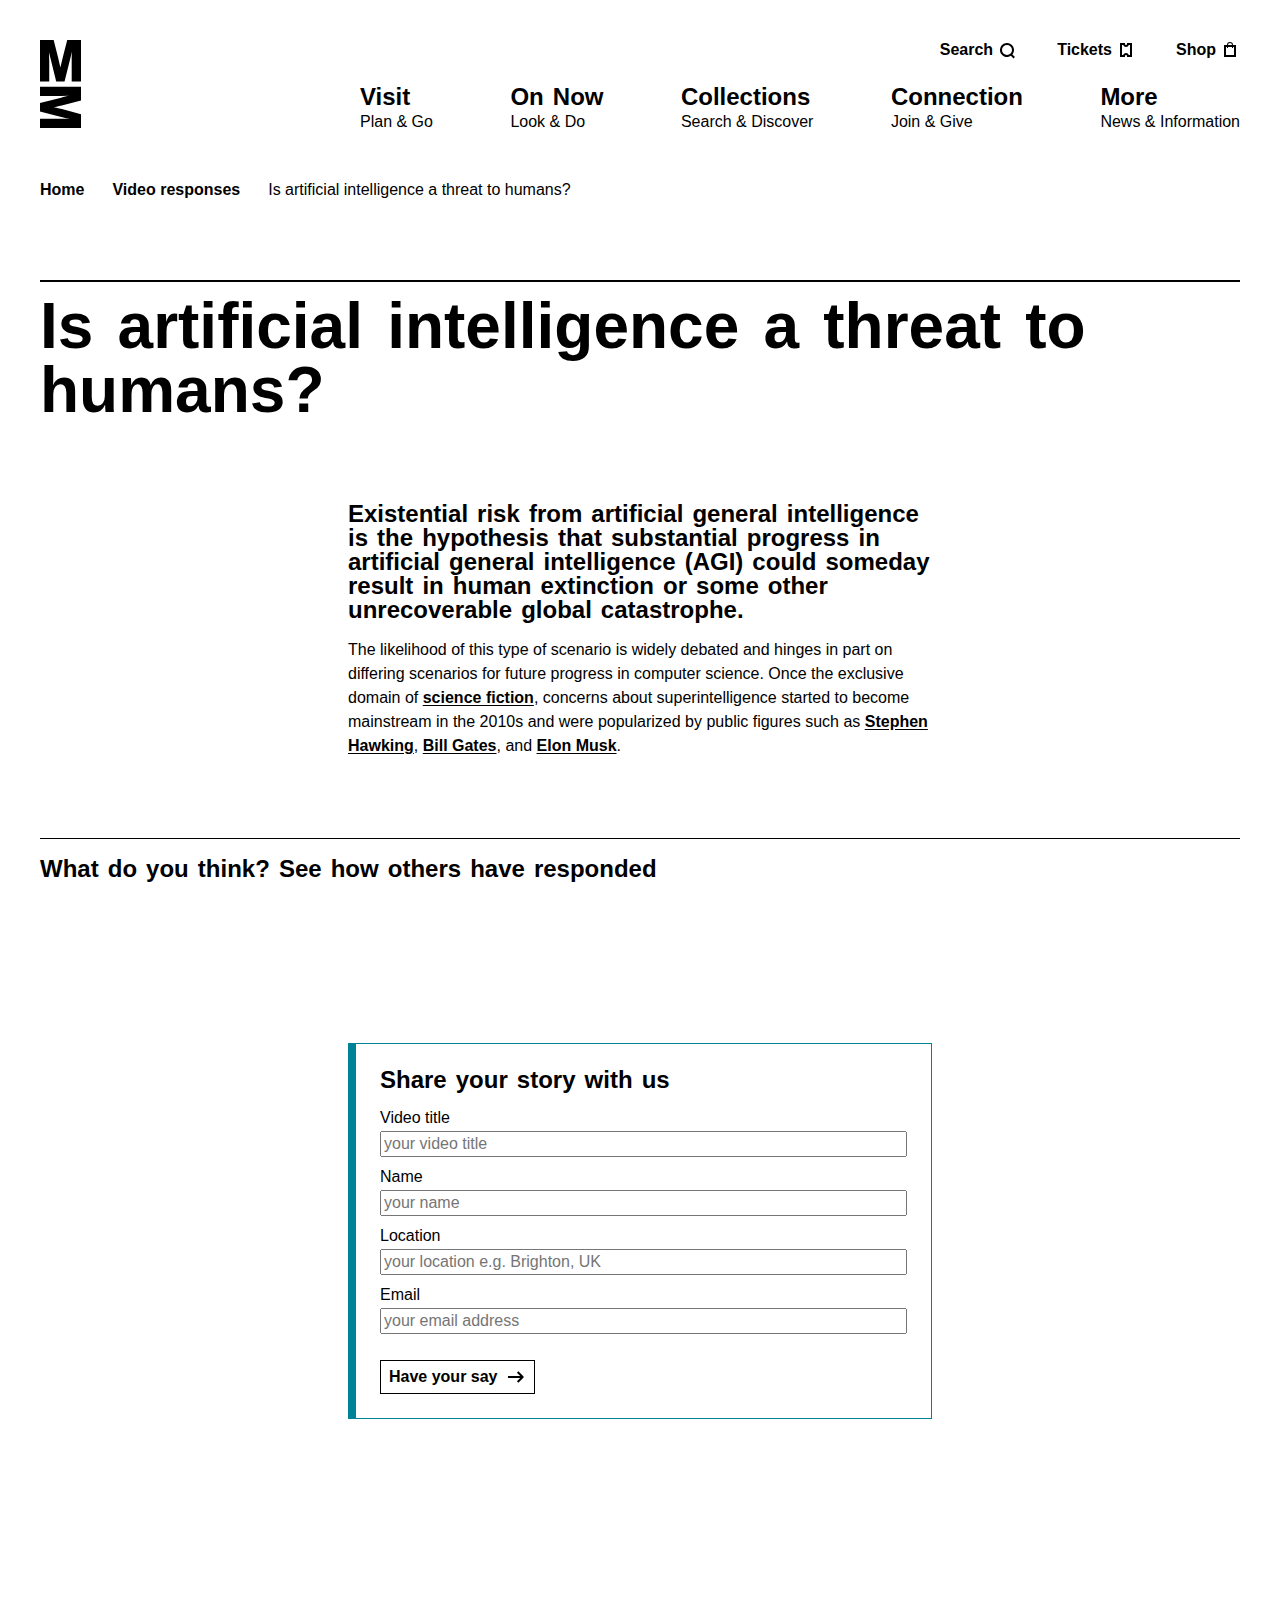
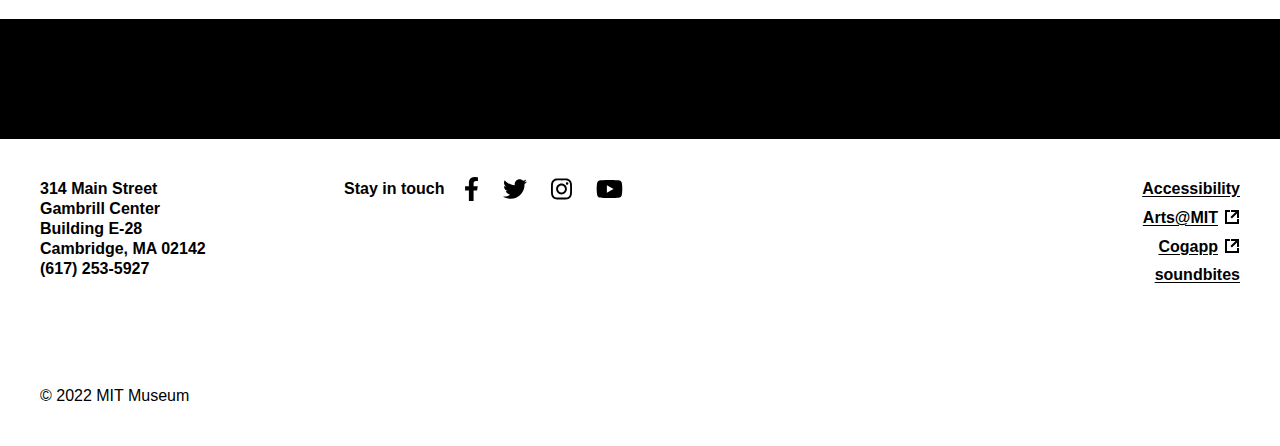
==== topic-1.html @ 17425d2e "Add content" ====
<!DOCTYPE html>
<html style="--app-height: 884px; --scrollbar-width: 15px" lang="en">
  <head>
    <meta http-equiv="content-type" content="text/html; charset=UTF-8" />
    <meta name="viewport" content="width=device-width" />
    <meta charset="utf-8" />
    <title>
      🚧 MIT Museum | Is artificial intelligence a threat to humans?
    </title>
    <meta name="referrer" content="no-referrer-when-downgrade" />
    <meta name="robots" content="none" />
    <meta property="og:locale" content="en_US" />
    <meta property="og:site_name" content="MIT Museum" />
    <meta property="og:type" content="website" />
    <meta
      property="og:url"
      content="https://mit-museum-frontend-git-develop-mit-museum.vercel.app/is-artificial-intelligence-a-threat-to-humans"
    />
    <meta
      property="og:title"
      content="Is artificial intelligence a threat to humans?"
    />
    <meta name="twitter:card" content="summary_large_image" />
    <meta name="twitter:site" content="@mitmuseum" />
    <meta name="twitter:creator" content="@mitmuseum" />
    <meta
      name="twitter:title"
      content="Is artificial intelligence a threat to humans?"
    />
    <link
      href="https://mit-museum-frontend-git-develop-mit-museum.vercel.app/is-artificial-intelligence-a-threat-to-humans"
      rel="canonical"
    />
    <link
      href="https://mit-museum-frontend-git-develop-mit-museum.vercel.app/"
      rel="home"
    />
    <link
      href="https://mit-museum-frontend-git-develop-mit-museum.vercel.app/humans.txt"
      rel="author"
      type="text/plain"
    />
    <script type="application/ld+json">
      {
        "mainEntityOfPage": {
          "@context": "http://schema.org",
          "@type": "WebPage",
          "author": { "@id": "#identity" },
          "copyrightHolder": { "@id": "#identity" },
          "copyrightYear": "2021",
          "creator": { "@id": "#creator" },
          "dateModified": "2022-01-12T05:30:17-05:00",
          "datePublished": "2021-12-10T06:31:00-05:00",
          "headline": "Is artificial intelligence a threat to humans?",
          "inLanguage": "en-us",
          "mainEntityOfPage": "https://mit-museum-frontend-git-develop-mit-museum.vercel.app/is-artificial-intelligence-a-threat-to-humans",
          "name": "Is artificial intelligence a threat to humans?",
          "publisher": { "@id": "#creator" },
          "url": "https://mit-museum-frontend-git-develop-mit-museum.vercel.app/is-artificial-intelligence-a-threat-to-humans"
        },
        "identity": {
          "@context": "http://schema.org",
          "@id": "#identity",
          "@type": "Organization"
        },
        "creator": {
          "@context": "http://schema.org",
          "@id": "#creator",
          "@type": "Organization"
        },
        "breadcrumbList": {
          "@context": "http://schema.org",
          "@type": "BreadcrumbList",
          "description": "Breadcrumbs list",
          "itemListElement": [
            {
              "@type": "ListItem",
              "item": "https://mit-museum-frontend-git-develop-mit-museum.vercel.app",
              "name": "Homepage",
              "position": 1
            },
            {
              "@type": "ListItem",
              "item": "https://mit-museum-frontend-git-develop-mit-museum.vercel.app/is-artificial-intelligence-a-threat-to-humans",
              "name": "Is artificial intelligence a threat to humans?",
              "position": 2
            }
          ],
          "name": "Breadcrumbs"
        }
      }
    </script>
    <link
      rel="icon"
      href="https://mit-museum-frontend-git-develop-mit-museum.vercel.app/favicon.ico"
    />
    <meta name="next-head-count" content="19" />
    <link rel="preload" href="mockup_files/a5b032bc4e9ca8b1.css" as="style" />
    <link
      rel="stylesheet"
      href="mockup_files/a5b032bc4e9ca8b1.css"
      data-n-g=""
    />
    <link rel="preload" href="mockup_files/67b65390de8e1bf9.css" as="style" />
    <link
      rel="stylesheet"
      href="mockup_files/67b65390de8e1bf9.css"
      data-n-p=""
    />
    <link rel="preload" href="mockup_files/3603ed7450027c3c.css" as="style" />
    <link
      rel="stylesheet"
      href="mockup_files/3603ed7450027c3c.css"
      data-n-p=""
    />
    <noscript data-n-css=""></noscript>
    <!-- <script
      defer="defer"
      nomodule=""
      src="mockup_files/polyfills-5cd94c89d3acac5f.js"
    ></script>
    <script
      src="mockup_files/webpack-742e6c5a8e0bc7bc.js"
      defer="defer"
    ></script>
    <script
      src="mockup_files/framework-5cfa0111fbb5aac2.js"
      defer="defer"
    ></script>
    <script src="mockup_files/main-84897df02a23253b.js" defer="defer"></script>
    <script src="mockup_files/_app-49a6e85eaff89251.js" defer="defer"></script>
    <script src="mockup_files/164-c21760d52be810f0.js" defer="defer"></script>
    <script src="mockup_files/525-9ac6c5f4d2ee593e.js" defer="defer"></script>
    <script src="mockup_files/335-cdc0c11e293b6972.js" defer="defer"></script>
    <script src="mockup_files/628-eeeb72f5f3170c95.js" defer="defer"></script>
    <script src="mockup_files/a.js" defer="defer"></script>
    <script src="mockup_files/_buildManifest.js" defer="defer"></script>
    <script src="mockup_files/_ssgManifest.js" defer="defer"></script>
    <script src="mockup_files/_middlewareManifest.js" defer="defer"></script>
    <link
      as="script"
      rel="prefetch"
      href="https://mit-museum-frontend-git-develop-mit-museum.vercel.app/_next/static/chunks/pages/index-b7b3911f543321c6.js"
    /> -->
    <script
      src="https://cameratag.com/api/v14/js/cameratag.min.js"
      type="text/javascript"
    ></script>
    <link
      rel="stylesheet"
      href="https://cameratag.com/static/14/cameratag.css"
    />
    <script>
      async function getAssets(app_uuid, api_key) {
        let response = await fetch(
          `https://cameratag.com/api/v14/apps/${app_uuid}/assets.json?api_key=${api_key}&state=approved` // need auth to get metadata
        );
        let data = await response.json();
        return data;
      }

      function showAssets(assets) {
        const assetsDiv = document.querySelector("#videowall");
        assetsDiv.className = "videowall";
        assets.forEach((asset) => {
          const assetDiv = document.createElement("div");
          assetDiv.className = "asset";

          const assetContent = document.createElement("div");
          assetContent.className = "asset__content";

          const assetPlayer = document.createElement("player");
          assetPlayer.setAttribute("id", asset.uuid);
          assetPlayer.setAttribute("data-uuid", asset.uuid);
          assetPlayer.setAttribute("data-aspectratio", "16:9");
          assetPlayer.setAttribute("data-width", "100%");
          assetPlayer.setAttribute("data-height", "");
          assetPlayer.setAttribute("data-displaytitle", false);

          const assetBody = document.createElement("div");
          assetBody.className = "asset__body";

          const assetTitle = document.createElement("p");
          assetTitle.className = "asset__title";
          assetTitle.innerText = asset.metadata.title;

          const assetSubtitle = document.createElement("p");
          assetSubtitle.className = "asset__subtitle";
          assetSubtitle.innerText = `${asset.metadata.name} | ${asset.metadata.location}`;

          const assetCTA = document.createElement("a");
          assetCTA.className = "Button_button__30ukX";
          assetCTA.innerText = "Explore this story";

          assetBody.append(assetSubtitle, assetTitle);
          assetContent.append(assetPlayer);
          assetDiv.append(assetContent, assetBody, assetCTA);
          assetsDiv.append(assetDiv);
        });
        CameraTag.setup();
      }

      getAssets(
        "a-cc152ec0-5693-013a-2f89-0aac5b511429",
        "zaFfja8-Pc-8sR64mQ4z"
      ).then((data) => showAssets(data.assets));
    </script>
    <script
      src="https://code.jquery.com/jquery-3.6.0.min.js"
      type="text/javascript"
    ></script>
    <script>
      $(function () {
        $("#submit").click(function () {
          var submission_title = $("#submission-title").val();
          var submission_username = $("#submission-username").val();
          var submission_userlocation = $("#submission-userlocation").val();
          var submission_useremail = $("#submission-useremail").val();

          if (validateEmail(submission_useremail)) {
            CameraTag.cameras["submission"].setMetadata({
              title: submission_title,
              name: submission_username,
              location: submission_userlocation,
              email: submission_useremail,
            });
            $("#submission_step1").hide();
            $("#submission_step2").show();
          } else {
            alert("that is not an email");
          }
        });

        function validateEmail(email) {
          var re =
            /^(([^<>()\[\]\\.,;:\s@"]+(\.[^<>()\[\]\\.,;:\s@"]+)*)|(".+"))@((\[[0-9]{1,3}\.[0-9]{1,3}\.[0-9]{1,3}\.[0-9]{1,3}])|(([a-zA-Z\-0-9]+\.)+[a-zA-Z]{2,}))$/;
          return re.test(email);
        }
      });
    </script>
    <style>
      #videowall {
        display: flex;
        flex-direction: row;
        flex-wrap: wrap;
        gap: 20px;
      }

      #videowall > .asset {
        flex: calc(33.3333% - 20px);
        min-width: 25%;
        max-width: 33.3333%;
      }

      .asset__body {
        margin: 10px 0;
        font-weight: bold;
      }

      .asset__content {
        padding-bottom: 20px;
        border-bottom: 1px solid #000;
        width: 100%;
      }

      .asset__subtitle {
        text-transform: uppercase;
        font-size: 0.75rem;
      }

      .asset__title {
        line-height: 1;
        font-size: 1.5rem;
        border-top: 5px;
      }

      #submission_step1 {
        display: flex;
        flex-direction: column;
      }

      #submission_step1 > input {
        margin-top: 3px;
        margin-bottom: 10px;
      }

      #submission_step2 {
        display: flex;
        justify-content: center;
      }
    </style>
  </head>
  <body data-nav-open="false">
    <noscript
      ><iframe
        src="https://www.googletagmanager.com/ns.html?id=GTM-NR2VRSS"
        height="0"
        width="0"
        style="display: none; visibility: hidden"
      ></iframe
    ></noscript>
    <div id="__next">
      <div>
        <header class="Header_header__Z8PUO" data-nav-open="false">
          <div class="Header_header__inner___BuCB">
            <h1 class="Header_header__logo-wrap__APZQ9">
              <a
                class="Header_header__logo-link__Ess8F"
                href="https://mit-museum-frontend-git-develop-mit-museum.vercel.app/"
                ><picture
                  ><source
                    srcset="mockup_files/mit-museum-monogram--horizontal.svg 1x"
                    media="(max-width: 1199px)" />
                  <img
                    src="mockup_files/mit-museum-monogram--vertical.svg"
                    alt="MIT Museum"
                    class="Header_header__monogram__wWzlB" /></picture
              ></a>
            </h1>
            <div class="Header_header__nav-wrap__NLWvs">
              <nav class="Navigation_nav__0y3Ri" aria-label="Main navigation">
                <button
                  type="button"
                  class="Navigation_nav__menu-button__kOR16"
                  aria-expanded="false"
                >
                  <span class="VisuallyHidden_visually-hidden__1B1w5"
                    >Toggle main navigation menu</span
                  ><svg
                    data-name="Icon / Navigation / Hamburger / 40px / Dark"
                    xmlns="http://www.w3.org/2000/svg"
                    width="40"
                    height="40"
                    data-testid="icon"
                    class="Icon_icon__QfSMz Icon_icon--medium__RB2xj"
                  >
                    <g data-name="Group 9456" fill="#fff">
                      <path data-name="Rectangle 623" d="M4 26h32v4H4z"></path>
                      <path data-name="Rectangle 622" d="M4 18h32v4H4z"></path>
                      <path data-name="Rectangle 621" d="M4 10h32v4H4z"></path>
                    </g>
                  </svg>
                </button>
                <ul class="Navigation_nav__link-list__ITPzT">
                  <li class="Navigation_nav__link-list-item__VGIfE">
                    <a
                      class="Navigation_nav__link__Jekwb"
                      href="https://mit-museum-frontend-git-develop-mit-museum.vercel.app/search"
                      ><span>Search</span
                      ><img
                        src="mockup_files/search.svg"
                        alt=""
                        class="Navigation_nav__link-icon__gXmVS"
                    /></a>
                  </li>
                  <li class="Navigation_nav__link-list-item__VGIfE">
                    <a
                      class="Navigation_nav__link__Jekwb"
                      href="https://mit-museum-frontend-git-develop-mit-museum.vercel.app/tickets"
                      ><span>Tickets</span
                      ><img
                        src="mockup_files/ticket.svg"
                        alt=""
                        class="Navigation_nav__link-icon__gXmVS"
                    /></a>
                  </li>
                  <li class="Navigation_nav__link-list-item__VGIfE">
                    <a
                      class="Navigation_nav__link__Jekwb"
                      href="https://mit-museum-frontend-git-develop-mit-museum.vercel.app/shop"
                      ><span>Shop</span
                      ><img
                        src="mockup_files/shopping-bag.svg"
                        alt=""
                        class="Navigation_nav__link-icon__gXmVS"
                    /></a>
                  </li>
                </ul>
                <ul class="Navigation_nav__node-list__HBfqc">
                  <li class="Navigation_nav-node__x5Ggd">
                    <button
                      type="button"
                      class="Navigation_nav-node__button__NjZrX"
                      aria-expanded="false"
                    >
                      <span class="Navigation_nav-node__title__IOz5q"
                        >Visit</span
                      ><span class="Navigation_nav-node__subheading___iPUX"
                        >Plan &amp; Go</span
                      >
                    </button>
                    <div
                      class="Navigation_nav-node__panel__yHmLR"
                      style="max-height: 0px"
                    >
                      <ul class="Navigation_nav-node__link-list__Ikt2b">
                        <li class="Navigation_nav-node__link-list-item__7li6b">
                          <a
                            class="Navigation_nav-node__link__7ieQi"
                            href="https://mit-museum-frontend-git-develop-mit-museum.vercel.app/visit/hours-admission-directions"
                            ><span>Hours, Admission, Directions</span></a
                          >
                        </li>
                        <li class="Navigation_nav-node__link-list-item__7li6b">
                          <a
                            class="Navigation_nav-node__link__7ieQi"
                            href="https://mit-museum-frontend-git-develop-mit-museum.vercel.app/visit/week-at-a-glance"
                            ><span>Week at a glance</span></a
                          >
                        </li>
                        <li class="Navigation_nav-node__link-list-item__7li6b">
                          <a
                            class="Navigation_nav-node__link__7ieQi"
                            href="https://mit-museum-frontend-git-develop-mit-museum.vercel.app/visit/group-visits"
                            ><span>Group Visits</span></a
                          >
                        </li>
                        <li class="Navigation_nav-node__link-list-item__7li6b">
                          <a
                            class="Navigation_nav-node__link__7ieQi"
                            href="https://mit-museum-frontend-git-develop-mit-museum.vercel.app/visit/accessibility"
                            ><span>Accessibility</span></a
                          >
                        </li>
                        <li class="Navigation_nav-node__link-list-item__7li6b">
                          <a
                            class="Navigation_nav-node__link__7ieQi"
                            href="https://mit-museum-frontend-git-develop-mit-museum.vercel.app/visit/contact"
                            ><span>Contact</span></a
                          >
                        </li>
                      </ul>
                      <div class="Navigation_nav-node__image-wrap__H9pom">
                        <span
                          style="
                            box-sizing: border-box;
                            display: block;
                            overflow: hidden;
                            width: initial;
                            height: initial;
                            background: none;
                            opacity: 1;
                            border: 0;
                            margin: 0;
                            padding: 0;
                            position: absolute;
                            top: 0;
                            left: 0;
                            bottom: 0;
                            right: 0;
                          "
                          ><img
                            alt=""
                            src="[data-uri]"
                            decoding="async"
                            data-nimg="fill"
                            class="Navigation_nav-node__image__81gql"
                            style="
                              position: absolute;
                              top: 0;
                              left: 0;
                              bottom: 0;
                              right: 0;
                              box-sizing: border-box;
                              padding: 0;
                              border: none;
                              margin: auto;
                              display: block;
                              width: 0;
                              height: 0;
                              min-width: 100%;
                              max-width: 100%;
                              min-height: 100%;
                              max-height: 100%;
                              object-fit: cover;
                            " /><noscript
                            ><img
                              alt=""
                              sizes="100vw"
                              srcset="
                                /_next/image?url=https%3A%2F%2Fmit-museum-cms-files--development.s3.us-east-2.amazonaws.com%2FCogapp-temp%2F_300x300_crop_center%2520center_none%2Fpexels-kristina-paukshtite-1839747.jpg%3Fv%3D1642073626%2C0.4148%2C0.9212&amp;w=640&amp;q=75   640w,
                                /_next/image?url=https%3A%2F%2Fmit-museum-cms-files--development.s3.us-east-2.amazonaws.com%2FCogapp-temp%2F_300x300_crop_center%2520center_none%2Fpexels-kristina-paukshtite-1839747.jpg%3Fv%3D1642073626%2C0.4148%2C0.9212&amp;w=750&amp;q=75   750w,
                                /_next/image?url=https%3A%2F%2Fmit-museum-cms-files--development.s3.us-east-2.amazonaws.com%2FCogapp-temp%2F_300x300_crop_center%2520center_none%2Fpexels-kristina-paukshtite-1839747.jpg%3Fv%3D1642073626%2C0.4148%2C0.9212&amp;w=828&amp;q=75   828w,
                                /_next/image?url=https%3A%2F%2Fmit-museum-cms-files--development.s3.us-east-2.amazonaws.com%2FCogapp-temp%2F_300x300_crop_center%2520center_none%2Fpexels-kristina-paukshtite-1839747.jpg%3Fv%3D1642073626%2C0.4148%2C0.9212&amp;w=1080&amp;q=75 1080w,
                                /_next/image?url=https%3A%2F%2Fmit-museum-cms-files--development.s3.us-east-2.amazonaws.com%2FCogapp-temp%2F_300x300_crop_center%2520center_none%2Fpexels-kristina-paukshtite-1839747.jpg%3Fv%3D1642073626%2C0.4148%2C0.9212&amp;w=1200&amp;q=75 1200w,
                                /_next/image?url=https%3A%2F%2Fmit-museum-cms-files--development.s3.us-east-2.amazonaws.com%2FCogapp-temp%2F_300x300_crop_center%2520center_none%2Fpexels-kristina-paukshtite-1839747.jpg%3Fv%3D1642073626%2C0.4148%2C0.9212&amp;w=1920&amp;q=75 1920w,
                                /_next/image?url=https%3A%2F%2Fmit-museum-cms-files--development.s3.us-east-2.amazonaws.com%2FCogapp-temp%2F_300x300_crop_center%2520center_none%2Fpexels-kristina-paukshtite-1839747.jpg%3Fv%3D1642073626%2C0.4148%2C0.9212&amp;w=2048&amp;q=75 2048w,
                                /_next/image?url=https%3A%2F%2Fmit-museum-cms-files--development.s3.us-east-2.amazonaws.com%2FCogapp-temp%2F_300x300_crop_center%2520center_none%2Fpexels-kristina-paukshtite-1839747.jpg%3Fv%3D1642073626%2C0.4148%2C0.9212&amp;w=3840&amp;q=75 3840w
                              "
                              src="/_next/image?url=https%3A%2F%2Fmit-museum-cms-files--development.s3.us-east-2.amazonaws.com%2FCogapp-temp%2F_300x300_crop_center%2520center_none%2Fpexels-kristina-paukshtite-1839747.jpg%3Fv%3D1642073626%2C0.4148%2C0.9212&amp;w=3840&amp;q=75"
                              decoding="async"
                              data-nimg="fill"
                              style="
                                position: absolute;
                                top: 0;
                                left: 0;
                                bottom: 0;
                                right: 0;
                                box-sizing: border-box;
                                padding: 0;
                                border: none;
                                margin: auto;
                                display: block;
                                width: 0;
                                height: 0;
                                min-width: 100%;
                                max-width: 100%;
                                min-height: 100%;
                                max-height: 100%;
                                object-fit: cover;
                              "
                              class="Navigation_nav-node__image__81gql"
                              loading="lazy" /></noscript
                        ></span>
                      </div>
                      <button
                        type="button"
                        class="Navigation_nav-node__close-button__1ALiy"
                      >
                        Close
                      </button>
                    </div>
                  </li>
                  <li class="Navigation_nav-node__x5Ggd">
                    <button
                      type="button"
                      class="Navigation_nav-node__button__NjZrX"
                      aria-expanded="false"
                    >
                      <span class="Navigation_nav-node__title__IOz5q"
                        >On Now</span
                      ><span class="Navigation_nav-node__subheading___iPUX"
                        >Look &amp; Do</span
                      >
                    </button>
                    <div
                      class="Navigation_nav-node__panel__yHmLR"
                      style="max-height: 0px"
                    >
                      <ul class="Navigation_nav-node__link-list__Ikt2b">
                        <li class="Navigation_nav-node__link-list-item__7li6b">
                          <a
                            class="Navigation_nav-node__link__7ieQi"
                            href="https://mit-museum-frontend-git-develop-mit-museum.vercel.app/on-now/exhibitions"
                            ><span>Exhibitions</span></a
                          >
                        </li>
                        <li class="Navigation_nav-node__link-list-item__7li6b">
                          <a
                            class="Navigation_nav-node__link__7ieQi"
                            href="https://mit-museum-frontend-git-develop-mit-museum.vercel.app/on-now/programs-and-events"
                            ><span>Programs and Events</span></a
                          >
                        </li>
                        <li class="Navigation_nav-node__link-list-item__7li6b">
                          <a
                            class="Navigation_nav-node__link__7ieQi"
                            href="https://mit-museum-frontend-git-develop-mit-museum.vercel.app/on-now/drop-in-activities"
                            ><span>Drop-in Activities</span></a
                          >
                        </li>
                      </ul>
                      <button
                        type="button"
                        class="Navigation_nav-node__close-button__1ALiy"
                      >
                        Close
                      </button>
                    </div>
                  </li>
                  <li class="Navigation_nav-node__x5Ggd">
                    <button
                      type="button"
                      class="Navigation_nav-node__button__NjZrX"
                      aria-expanded="false"
                    >
                      <span class="Navigation_nav-node__title__IOz5q"
                        >Collections</span
                      ><span class="Navigation_nav-node__subheading___iPUX"
                        >Search &amp; Discover</span
                      >
                    </button>
                    <div
                      class="Navigation_nav-node__panel__yHmLR"
                      style="max-height: 0px"
                    >
                      <ul class="Navigation_nav-node__link-list__Ikt2b">
                        <li class="Navigation_nav-node__link-list-item__7li6b">
                          <a
                            class="Navigation_nav-node__link__7ieQi"
                            href="https://mit-museum-frontend-git-develop-mit-museum.vercel.app/collections-temp/collection-search"
                            ><span>Collection Search</span></a
                          >
                        </li>
                        <li class="Navigation_nav-node__link-list-item__7li6b">
                          <a
                            class="Navigation_nav-node__link__7ieQi"
                            href="https://mit-museum-frontend-git-develop-mit-museum.vercel.app/collections-temp/collection-stories"
                            ><span>Collection Stories</span></a
                          >
                        </li>
                        <li class="Navigation_nav-node__link-list-item__7li6b">
                          <a
                            class="Navigation_nav-node__link__7ieQi"
                            href="https://mit-museum-frontend-git-develop-mit-museum.vercel.app/collections-temp/collection-services"
                            ><span>Collection Services</span></a
                          >
                        </li>
                        <li class="Navigation_nav-node__link-list-item__7li6b">
                          <a
                            class="Navigation_nav-node__link__7ieQi"
                            href="https://mit-museum-frontend-git-develop-mit-museum.vercel.app/collections-temp/donate-to-the-collections"
                            ><span>Donate to the Collections</span></a
                          >
                        </li>
                        <li class="Navigation_nav-node__link-list-item__7li6b">
                          <a
                            class="Navigation_nav-node__link__7ieQi"
                            href="https://mit-museum-frontend-git-develop-mit-museum.vercel.app/collections-temp/loan-policies"
                            ><span>Loan Policies</span></a
                          >
                        </li>
                      </ul>
                      <button
                        type="button"
                        class="Navigation_nav-node__close-button__1ALiy"
                      >
                        Close
                      </button>
                    </div>
                  </li>
                  <li class="Navigation_nav-node__x5Ggd">
                    <button
                      type="button"
                      class="Navigation_nav-node__button__NjZrX"
                      aria-expanded="false"
                    >
                      <span class="Navigation_nav-node__title__IOz5q"
                        >Connection</span
                      ><span class="Navigation_nav-node__subheading___iPUX"
                        >Join &amp; Give</span
                      >
                    </button>
                    <div
                      class="Navigation_nav-node__panel__yHmLR"
                      style="max-height: 0px"
                    >
                      <ul class="Navigation_nav-node__link-list__Ikt2b">
                        <li class="Navigation_nav-node__link-list-item__7li6b">
                          <a
                            class="Navigation_nav-node__link__7ieQi"
                            href="https://mit-museum-frontend-git-develop-mit-museum.vercel.app/connection/membership"
                            ><span>Membership</span></a
                          >
                        </li>
                        <li class="Navigation_nav-node__link-list-item__7li6b">
                          <a
                            class="Navigation_nav-node__link__7ieQi"
                            href="https://mit-museum-frontend-git-develop-mit-museum.vercel.app/connection/careers"
                            ><span>Careers</span></a
                          >
                        </li>
                        <li class="Navigation_nav-node__link-list-item__7li6b">
                          <a
                            class="Navigation_nav-node__link__7ieQi"
                            href="https://mit-museum-frontend-git-develop-mit-museum.vercel.app/connection/internships"
                            ><span>Internships</span></a
                          >
                        </li>
                        <li class="Navigation_nav-node__link-list-item__7li6b">
                          <a
                            class="Navigation_nav-node__link__7ieQi"
                            href="https://mit-museum-frontend-git-develop-mit-museum.vercel.app/connection/volunteer-opportunities"
                            ><span>Volunteer Opportunities</span></a
                          >
                        </li>
                        <li class="Navigation_nav-node__link-list-item__7li6b">
                          <a
                            class="Navigation_nav-node__link__7ieQi"
                            href="https://mit-museum-frontend-git-develop-mit-museum.vercel.app/connection/give"
                            ><span>Give</span></a
                          >
                        </li>
                      </ul>
                      <button
                        type="button"
                        class="Navigation_nav-node__close-button__1ALiy"
                      >
                        Close
                      </button>
                    </div>
                  </li>
                  <li class="Navigation_nav-node__x5Ggd">
                    <button
                      type="button"
                      class="Navigation_nav-node__button__NjZrX"
                      aria-expanded="false"
                    >
                      <span class="Navigation_nav-node__title__IOz5q">More</span
                      ><span class="Navigation_nav-node__subheading___iPUX"
                        >News &amp; Information</span
                      >
                    </button>
                    <div
                      class="Navigation_nav-node__panel__yHmLR"
                      style="max-height: 0px"
                    >
                      <ul class="Navigation_nav-node__link-list__Ikt2b">
                        <li class="Navigation_nav-node__link-list-item__7li6b">
                          <a
                            class="Navigation_nav-node__link__7ieQi"
                            href="https://mit-museum-frontend-git-develop-mit-museum.vercel.app/more/announcements"
                            ><span>Announcements</span></a
                          >
                        </li>
                        <li class="Navigation_nav-node__link-list-item__7li6b">
                          <a
                            class="Navigation_nav-node__link__7ieQi"
                            href="https://mit-museum-frontend-git-develop-mit-museum.vercel.app/more/cambridge-science-festival"
                            ><span>Cambridge Science Festival</span></a
                          >
                        </li>
                        <li class="Navigation_nav-node__link-list-item__7li6b">
                          <a
                            class="Navigation_nav-node__link__7ieQi"
                            href="https://mit-museum-frontend-git-develop-mit-museum.vercel.app/more/mit-museum-studio-and-compton-gallery"
                            ><span
                              >MIT Museum Studio and Compton Gallery</span
                            ></a
                          >
                        </li>
                        <li class="Navigation_nav-node__link-list-item__7li6b">
                          <a
                            class="Navigation_nav-node__link__7ieQi"
                            href="https://mit-museum-frontend-git-develop-mit-museum.vercel.app/more/event-rentals"
                            ><span>Event Rentals</span></a
                          >
                        </li>
                      </ul>
                      <button
                        type="button"
                        class="Navigation_nav-node__close-button__1ALiy"
                      >
                        Close
                      </button>
                    </div>
                  </li>
                </ul>
              </nav>
            </div>
          </div>
        </header>
        <main>
          <div class="center grid">
            <nav class="Breadcrumb_breadcrumb__a2wU1" aria-label="Breadcrumb">
              <ol class="Breadcrumb_breadcrumb__list__RHCLS">
                <li class="Breadcrumb_breadcrumb__list-item__svHsW">
                  <a
                    class="Breadcrumb_breadcrumb__link__07_vq Breadcrumb_breadcrumb__link--home__al2y3"
                    href="https://mit-museum-frontend-git-develop-mit-museum.vercel.app/"
                    >Home</a
                  >
                </li>
                <li
                  class="Breadcrumb_breadcrumb__list-item__svHsW"
                  aria-current="page"
                >
                  <a
                    class="Breadcrumb_breadcrumb__link__07_vq Breadcrumb_breadcrumb__link--home__al2y3"
                    href="index.html"
                    >Video responses</a
                  >
                </li>
                <li
                  class="Breadcrumb_breadcrumb__list-item__svHsW"
                  aria-current="page"
                >
                  Is artificial intelligence a threat to humans?
                </li>
              </ol>
            </nav>
            <h1 class="Title_title__SEYIO">
              Is artificial intelligence a threat to humans?
            </h1>
            <div class="col col--center-small stack">
              <div class="Intro_intro__U5Vz6">
                Existential risk from artificial general intelligence is the
                hypothesis that substantial progress in artificial general
                intelligence (AGI) could someday result in human extinction or
                some other unrecoverable global catastrophe.
              </div>
              <div class="stack">
                <p>
                  The likelihood of this type of scenario is widely debated and
                  hinges in part on differing scenarios for future progress in
                  computer science. Once the exclusive domain of
                  <a
                    href="https://en.wikipedia.org/wiki/AI_takeovers_in_popular_culture"
                    title="AI takeovers in popular culture"
                    >science fiction</a
                  >, concerns about superintelligence started to become
                  mainstream in the 2010s and were popularized by public figures
                  such as
                  <a
                    href="https://en.wikipedia.org/wiki/Stephen_Hawking"
                    title="Stephen Hawking"
                    >Stephen Hawking</a
                  >,
                  <a
                    href="https://en.wikipedia.org/wiki/Bill_Gates"
                    title="Bill Gates"
                    >Bill Gates</a
                  >, and
                  <a
                    href="https://en.wikipedia.org/wiki/Elon_Musk"
                    title="Elon Musk"
                    >Elon Musk</a
                  >.
                </p>
              </div>
            </div>
            <h2 class="SectionHeading_section-heading___JPa_">
              What do you think? See how others have responded
            </h2>
            <div id="videowall" class="col col--center-large"></div>
            <div class="col col--center-small">
              <div
                class="CallToAction_cta__nb7Yi CallToAction_cta--teal__NOuZJ"
              >
                <h3 class="h4">Share your story with us</h3>
                <div class="mt-1 lh-md stack submission-capture">
                  <form id="submission_step1" action="">
                    <label for="submission-title">Video title</label>
                    <input
                      type="text"
                      id="submission-title"
                      name="submission-title"
                      placeholder="your video title"
                    />
                    <label for="submission-username">Name</label>
                    <input
                      type="text"
                      id="submission-username"
                      name="submission-username"
                      placeholder="your name"
                    />
                    <label for="submission-userlocation">Location</label>
                    <input
                      type="text"
                      id="submission-userlocation"
                      name="submission-userlocation"
                      placeholder="your location e.g. Brighton, UK"
                    />
                    <label for="submission-useremail">Email</label>
                    <input
                      type="email"
                      id="submission-useremail"
                      name="submission-useremail"
                      placeholder="your email address"
                    />
                    <a id="submit" class="Button_button__30ukX mt-1"
                      >Have your say<svg
                        xmlns="http://www.w3.org/2000/svg"
                        viewBox="0 0 20 20"
                        class="Button_button__arrow__bqoZv"
                      >
                        <path fill="none" d="M0 0h20v20H0z"></path>
                        <path
                          d="M18.018 10l-.07-.07-.93-.93-.41-.41-4.25-4.25-1.41 1.42L14.2 9H1.982v2H14.2l-3.25 3.24 1.41 1.42 4.25-4.25.41-.41.93-.93z"
                          fill="currentColor"
                        ></path></svg
                    ></a>
                  </form>
                </div>
                <div id="submission_step2" style="display: none">
                  <camera
                    id="submission"
                    data-app-id="a-cc152ec0-5693-013a-2f89-0aac5b511429"
                  ></camera>
                  <div
                    id="submission-start-screen"
                    class="cameratag_screen cameratag_start"
                  >
                    <a class="cameratag_record">record from webcam</a>
                    <br />
                    <a class="cameratag_sms">record from phone</a>
                  </div>
                </div>
              </div>
            </div>
          </div>
        </main>
        <footer class="Footer_footer__Dhw_9">
          <div class="Footer_footer__header__HFBRV">
            <div class="Center_center__clGVR">
              <div class="Footer_footer__logo-container__Zl3yX">
                <span
                  style="
                    box-sizing: border-box;
                    display: inline-block;
                    overflow: hidden;
                    width: 85px;
                    height: 40px;
                    background: none;
                    opacity: 1;
                    border: 0;
                    margin: 0;
                    padding: 0;
                    position: relative;
                  "
                  ><img
                    alt="MIT Museum logo"
                    src="[data-uri]"
                    decoding="async"
                    data-nimg="fixed"
                    class="Footer_footer__logo__Rt5jS"
                    style="
                      position: absolute;
                      top: 0;
                      left: 0;
                      bottom: 0;
                      right: 0;
                      box-sizing: border-box;
                      padding: 0;
                      border: none;
                      margin: auto;
                      display: block;
                      width: 0;
                      height: 0;
                      min-width: 100%;
                      max-width: 100%;
                      min-height: 100%;
                      max-height: 100%;
                    " /><noscript
                    ><img
                      alt="MIT Museum logo"
                      srcset="
                        /_next/image?url=%2Fimages%2Fmit-museum-monogram--horizontal-white.svg&amp;w=96&amp;q=75  1x,
                        /_next/image?url=%2Fimages%2Fmit-museum-monogram--horizontal-white.svg&amp;w=256&amp;q=75 2x
                      "
                      src="/_next/image?url=%2Fimages%2Fmit-museum-monogram--horizontal-white.svg&amp;w=256&amp;q=75"
                      decoding="async"
                      data-nimg="fixed"
                      style="
                        position: absolute;
                        top: 0;
                        left: 0;
                        bottom: 0;
                        right: 0;
                        box-sizing: border-box;
                        padding: 0;
                        border: none;
                        margin: auto;
                        display: block;
                        width: 0;
                        height: 0;
                        min-width: 100%;
                        max-width: 100%;
                        min-height: 100%;
                        max-height: 100%;
                      "
                      class="Footer_footer__logo__Rt5jS"
                      loading="lazy" /></noscript
                ></span>
              </div>
            </div>
          </div>
          <div class="Center_center__clGVR">
            <div class="Footer_footer__inner__YNJtn">
              <address class="Footer_footer__address__WKJDk">
                314 Main Street<br />Gambrill Center<br />Building E-28<br />Cambridge,
                MA 02142<br />(617) 253-5927<br />
              </address>
              <div class="Footer_footer__contacts__WmbtK">
                <div class="Footer_footer__social-links__I1tO2">
                  <p>Stay in touch</p>
                  <ul class="SocialLinkList_social-link-list__5JQN8">
                    <li class="SocialLinkList_social-link-list__item__Hd_dJ">
                      <a href="https://www.facebook.com/MITMuseum/"
                        ><svg
                          aria-hidden="true"
                          data-prefix="fab"
                          data-icon="facebook-f"
                          xmlns="http://www.w3.org/2000/svg"
                          viewBox="0 0 320 512"
                          class="Icon_icon__QfSMz"
                          data-testid="icon"
                        >
                          <path
                            fill="currentColor"
                            d="M279.14 288l14.22-92.66h-88.91v-60.13c0-25.35 12.42-50.06 52.24-50.06h40.42V6.26S260.43 0 225.36 0c-73.22 0-121.08 44.38-121.08 124.72v70.62H22.89V288h81.39v224h100.17V288z"
                          ></path></svg
                        ><span class="VisuallyHidden_visually-hidden__1B1w5"
                          >Facebook</span
                        ></a
                      >
                    </li>
                    <li class="SocialLinkList_social-link-list__item__Hd_dJ">
                      <a href="https://twitter.com/mitmuseum"
                        ><svg
                          aria-hidden="true"
                          data-prefix="fab"
                          data-icon="twitter"
                          xmlns="http://www.w3.org/2000/svg"
                          viewBox="0 0 512 512"
                          class="Icon_icon__QfSMz"
                          data-testid="icon"
                        >
                          <path
                            fill="currentColor"
                            d="M459.37 151.716c.325 4.548.325 9.097.325 13.645 0 138.72-105.583 298.558-298.558 298.558-59.452 0-114.68-17.219-161.137-47.106 8.447.974 16.568 1.299 25.34 1.299 49.055 0 94.213-16.568 130.274-44.832-46.132-.975-84.792-31.188-98.112-72.772 6.498.974 12.995 1.624 19.818 1.624 9.421 0 18.843-1.3 27.614-3.573-48.081-9.747-84.143-51.98-84.143-102.985v-1.299c13.969 7.797 30.214 12.67 47.431 13.319-28.264-18.843-46.781-51.005-46.781-87.391 0-19.492 5.197-37.36 14.294-52.954 51.655 63.675 129.3 105.258 216.365 109.807-1.624-7.797-2.599-15.918-2.599-24.04 0-57.828 46.782-104.934 104.934-104.934 30.213 0 57.502 12.67 76.67 33.137 23.715-4.548 46.456-13.32 66.599-25.34-7.798 24.366-24.366 44.833-46.132 57.827 21.117-2.273 41.584-8.122 60.426-16.243-14.292 20.791-32.161 39.308-52.628 54.253z"
                          ></path></svg
                        ><span class="VisuallyHidden_visually-hidden__1B1w5"
                          >Twitter</span
                        ></a
                      >
                    </li>
                    <li class="SocialLinkList_social-link-list__item__Hd_dJ">
                      <a href="https://www.instagram.com/mitmuseum"
                        ><svg
                          aria-hidden="true"
                          data-prefix="fab"
                          data-icon="instagram"
                          xmlns="http://www.w3.org/2000/svg"
                          viewBox="0 0 448 512"
                          class="Icon_icon__QfSMz"
                          data-testid="icon"
                        >
                          <path
                            fill="currentColor"
                            d="M224.1 141c-63.6 0-114.9 51.3-114.9 114.9s51.3 114.9 114.9 114.9S339 319.5 339 255.9 287.7 141 224.1 141zm0 189.6c-41.1 0-74.7-33.5-74.7-74.7s33.5-74.7 74.7-74.7 74.7 33.5 74.7 74.7-33.6 74.7-74.7 74.7zm146.4-194.3c0 14.9-12 26.8-26.8 26.8-14.9 0-26.8-12-26.8-26.8s12-26.8 26.8-26.8 26.8 12 26.8 26.8zm76.1 27.2c-1.7-35.9-9.9-67.7-36.2-93.9-26.2-26.2-58-34.4-93.9-36.2-37-2.1-147.9-2.1-184.9 0-35.8 1.7-67.6 9.9-93.9 36.1s-34.4 58-36.2 93.9c-2.1 37-2.1 147.9 0 184.9 1.7 35.9 9.9 67.7 36.2 93.9s58 34.4 93.9 36.2c37 2.1 147.9 2.1 184.9 0 35.9-1.7 67.7-9.9 93.9-36.2 26.2-26.2 34.4-58 36.2-93.9 2.1-37 2.1-147.8 0-184.8zM398.8 388c-7.8 19.6-22.9 34.7-42.6 42.6-29.5 11.7-99.5 9-132.1 9s-102.7 2.6-132.1-9c-19.6-7.8-34.7-22.9-42.6-42.6-11.7-29.5-9-99.5-9-132.1s-2.6-102.7 9-132.1c7.8-19.6 22.9-34.7 42.6-42.6 29.5-11.7 99.5-9 132.1-9s102.7-2.6 132.1 9c19.6 7.8 34.7 22.9 42.6 42.6 11.7 29.5 9 99.5 9 132.1s2.7 102.7-9 132.1z"
                          ></path></svg
                        ><span class="VisuallyHidden_visually-hidden__1B1w5"
                          >Instagram</span
                        ></a
                      >
                    </li>
                    <li class="SocialLinkList_social-link-list__item__Hd_dJ">
                      <a href="https://www.youtube.com/c/MITMuseumOfficial"
                        ><svg
                          aria-hidden="true"
                          data-prefix="fab"
                          data-icon="youtube"
                          xmlns="http://www.w3.org/2000/svg"
                          viewBox="0 0 576 512"
                          class="Icon_icon__QfSMz"
                          data-testid="icon"
                        >
                          <path
                            fill="currentColor"
                            d="M549.655 124.083c-6.281-23.65-24.787-42.276-48.284-48.597C458.781 64 288 64 288 64S117.22 64 74.629 75.486c-23.497 6.322-42.003 24.947-48.284 48.597-11.412 42.867-11.412 132.305-11.412 132.305s0 89.438 11.412 132.305c6.281 23.65 24.787 41.5 48.284 47.821C117.22 448 288 448 288 448s170.78 0 213.371-11.486c23.497-6.321 42.003-24.171 48.284-47.821 11.412-42.867 11.412-132.305 11.412-132.305s0-89.438-11.412-132.305zm-317.51 213.508V175.185l142.739 81.205-142.739 81.201z"
                          ></path></svg
                        ><span class="VisuallyHidden_visually-hidden__1B1w5"
                          >Youtube</span
                        ></a
                      >
                    </li>
                  </ul>
                </div>
              </div>
              <div class="Footer_footer__links__pRLbN">
                <ul class="Footer_footer__link-list__VCizp">
                  <li class="Footer_footer__link-item__2ns5A">
                    <a
                      class="Footer_footer__link__0KikA"
                      href="https://mit-museum-frontend-git-develop-mit-museum.vercel.app/visit/accessibility"
                      >Accessibility</a
                    >
                  </li>
                  <li class="Footer_footer__link-item__2ns5A">
                    <a
                      class="Footer_footer__link__0KikA"
                      href="https://google.com/"
                      >Arts@MIT<svg
                        data-name="Icon / Navigation / External Link / 20px / Light"
                        xmlns="http://www.w3.org/2000/svg"
                        width="20"
                        height="20"
                        viewBox="0 0 20 20"
                        data-testid="icon"
                        class="Icon_icon__QfSMz"
                      >
                        <g data-name="Group 34">
                          <g data-name="Group 33" fill="#fff">
                            <path
                              data-name="Path 89"
                              d="M15 15H5V5h3V3H3v14h14v-5h-2z"
                            ></path>
                            <path
                              data-name="Path 90"
                              d="M15 3H9v2h4.586l-5.121 5.121 1.414 1.414L15 6.414V11h2V3z"
                            ></path>
                          </g>
                        </g></svg
                    ></a>
                  </li>
                  <li class="Footer_footer__link-item__2ns5A">
                    <a
                      class="Footer_footer__link__0KikA"
                      href="https://www.cogapp.com/"
                      >Cogapp<svg
                        data-name="Icon / Navigation / External Link / 20px / Light"
                        xmlns="http://www.w3.org/2000/svg"
                        width="20"
                        height="20"
                        viewBox="0 0 20 20"
                        data-testid="icon"
                        class="Icon_icon__QfSMz"
                      >
                        <g data-name="Group 34">
                          <g data-name="Group 33" fill="#fff">
                            <path
                              data-name="Path 89"
                              d="M15 15H5V5h3V3H3v14h14v-5h-2z"
                            ></path>
                            <path
                              data-name="Path 90"
                              d="M15 3H9v2h4.586l-5.121 5.121 1.414 1.414L15 6.414V11h2V3z"
                            ></path>
                          </g>
                        </g></svg
                    ></a>
                  </li>
                  <li class="Footer_footer__link-item__2ns5A">
                    <a
                      class="Footer_footer__link__0KikA"
                      href="https://mit-museum-frontend-git-develop-mit-museum.vercel.app/programs/test-program"
                      >soundbites</a
                    >
                  </li>
                </ul>
                <a
                  class="Footer_footer__mit-link__xemI5"
                  href="https://web.mit.edu/"
                  ><span class="VisuallyHidden_visually-hidden__1B1w5"
                    >MIT main website</span
                  ><span
                    style="
                      box-sizing: border-box;
                      display: inline-block;
                      overflow: hidden;
                      width: 62px;
                      height: 32px;
                      background: none;
                      opacity: 1;
                      border: 0;
                      margin: 0;
                      padding: 0;
                      position: relative;
                    "
                    ><img
                      alt="MIT logo"
                      src="[data-uri]"
                      decoding="async"
                      data-nimg="fixed"
                      style="
                        position: absolute;
                        top: 0;
                        left: 0;
                        bottom: 0;
                        right: 0;
                        box-sizing: border-box;
                        padding: 0;
                        border: none;
                        margin: auto;
                        display: block;
                        width: 0;
                        height: 0;
                        min-width: 100%;
                        max-width: 100%;
                        min-height: 100%;
                        max-height: 100%;
                      " /><noscript
                      ><img
                        alt="MIT logo"
                        srcset="
                          /_next/image?url=%2Fimages%2Fmit-logo.svg&amp;w=64&amp;q=75  1x,
                          /_next/image?url=%2Fimages%2Fmit-logo.svg&amp;w=128&amp;q=75 2x
                        "
                        src="/_next/image?url=%2Fimages%2Fmit-logo.svg&amp;w=128&amp;q=75"
                        decoding="async"
                        data-nimg="fixed"
                        style="
                          position: absolute;
                          top: 0;
                          left: 0;
                          bottom: 0;
                          right: 0;
                          box-sizing: border-box;
                          padding: 0;
                          border: none;
                          margin: auto;
                          display: block;
                          width: 0;
                          height: 0;
                          min-width: 100%;
                          max-width: 100%;
                          min-height: 100%;
                          max-height: 100%;
                        "
                        loading="lazy" /></noscript></span
                ></a>
              </div>
              <div class="Footer_footer__copyright__pZOgD">
                <p>
                  ©
                  <!-- -->2022<!-- -->
                  MIT Museum
                </p>
              </div>
            </div>
          </div>
        </footer>
      </div>
    </div>
    <script id="__NEXT_DATA__" type="application/json">
      {
        "props": {
          "pageProps": {
            "entry": {
              "__typename": "site_editorial_Entry",
              "id": "1466",
              "title": "Is artificial intelligence a threat to humans?",
              "slug": "is-artificial-intelligence-a-threat-to-humans",
              "ancestors": [],
              "heroImage": [],
              "heroImageAltText": null,
              "introText": "Existential risk from artificial general intelligence is the hypothesis that substantial progress in artificial general intelligence (AGI) could someday result in human extinction or some other unrecoverable global catastrophe.",
              "contentBlocks": [
                {
                  "id": "1473",
                  "typeHandle": "bodyText",
                  "text": "\u003cp\u003eThe likelihood of this type of scenario is widely debated and hinges in part on differing scenarios for future progress in computer science. Once the exclusive domain of \u003ca href=\"https://en.wikipedia.org/wiki/AI_takeovers_in_popular_culture\" title=\"AI takeovers in popular culture\"\u003escience fiction\u003c/a\u003e, concerns about superintelligence started to become mainstream in the 2010s and were popularized by public figures such as \u003ca href=\"https://en.wikipedia.org/wiki/Stephen_Hawking\" title=\"Stephen Hawking\"\u003eStephen Hawking\u003c/a\u003e, \u003ca href=\"https://en.wikipedia.org/wiki/Bill_Gates\" title=\"Bill Gates\"\u003eBill Gates\u003c/a\u003e, and \u003ca href=\"https://en.wikipedia.org/wiki/Elon_Musk\" title=\"Elon Musk\"\u003eElon Musk\u003c/a\u003e.\u003c/p\u003e",
                  "__typename": "contentBlocks_bodyText_BlockType"
                },
                {
                  "id": "1511",
                  "typeHandle": "sectionHeading",
                  "heading": "What do you think? See how others have responded",
                  "__typename": "contentBlocks_sectionHeading_BlockType"
                },
                {
                  "id": "1498",
                  "typeHandle": "image",
                  "image": [
                    {
                      "url": "https://mit-museum-cms-files--development.s3.us-east-2.amazonaws.com/Cogapp-temp/Screenshot-2021-12-10-114435.png?v=1639136702",
                      "width": 1145,
                      "height": 371,
                      "__typename": "filesS3_Asset"
                    }
                  ],
                  "width": "large",
                  "altText": null,
                  "caption": null,
                  "__typename": "contentBlocks_image_BlockType"
                },
                {
                  "id": "1499",
                  "typeHandle": "callToAction",
                  "ctaTitle": "Share your story with us",
                  "body": null,
                  "color": "teal",
                  "ctaLink": [
                    {
                      "title": "What do you think of climate change denial?",
                      "slug": "what-do-you-think-of-climate-change-denial",
                      "__typename": "site_editorial_Entry"
                    }
                  ],
                  "linkButtonLabel": "Have your say",
                  "__typename": "contentBlocks_callToAction_BlockType"
                }
              ]
            },
            "preview": [],
            "seo": {
              "metaTitleContainer": {
                "title": {
                  "title": "🚧 MIT Museum | Is artificial intelligence a threat to humans?"
                }
              },
              "metaTagContainer": {
                "generator": [],
                "keywords": [],
                "description": [],
                "referrer": {
                  "content": "no-referrer-when-downgrade",
                  "name": "referrer"
                },
                "robots": { "content": "none", "name": "robots" },
                "fb:profile_id": [],
                "fb:app_id": [],
                "og:locale": { "content": "en_US", "property": "og:locale" },
                "og:locale:alternate": [],
                "og:site_name": {
                  "content": "MIT Museum",
                  "property": "og:site_name"
                },
                "og:type": { "content": "website", "property": "og:type" },
                "og:url": {
                  "content": "https://mit-museum-frontend-git-develop-mit-museum.vercel.app/is-artificial-intelligence-a-threat-to-humans",
                  "property": "og:url"
                },
                "og:title": {
                  "content": "Is artificial intelligence a threat to humans?",
                  "property": "og:title"
                },
                "og:description": [],
                "og:image": [],
                "og:image:width": [],
                "og:image:height": [],
                "og:image:alt": [],
                "og:see_also": [],
                "facebook-site-verification": [],
                "twitter:card": {
                  "content": "summary_large_image",
                  "name": "twitter:card"
                },
                "twitter:site": {
                  "content": "@mitmuseum",
                  "name": "twitter:site"
                },
                "twitter:creator": {
                  "content": "@mitmuseum",
                  "name": "twitter:creator"
                },
                "twitter:title": {
                  "content": "Is artificial intelligence a threat to humans?",
                  "name": "twitter:title"
                },
                "twitter:description": [],
                "twitter:image": [],
                "twitter:image:width": [],
                "twitter:image:height": [],
                "twitter:image:alt": [],
                "google-site-verification": [],
                "bing-site-verification": [],
                "pinterest-site-verification": []
              },
              "metaLinkContainer": {
                "canonical": {
                  "href": "https://mit-museum-frontend-git-develop-mit-museum.vercel.app/is-artificial-intelligence-a-threat-to-humans",
                  "rel": "canonical"
                },
                "home": {
                  "href": "https://mit-museum-frontend-git-develop-mit-museum.vercel.app",
                  "rel": "home"
                },
                "author": {
                  "href": "https://mit-museum-frontend-git-develop-mit-museum.vercel.app/humans.txt",
                  "rel": "author",
                  "type": "text/plain"
                },
                "publisher": [],
                "alternate": []
              },
              "metaJsonLdContainer": "{\"mainEntityOfPage\":{\"@context\":\"http://schema.org\",\"@type\":\"WebPage\",\"author\":{\"@id\":\"#identity\"},\"copyrightHolder\":{\"@id\":\"#identity\"},\"copyrightYear\":\"2021\",\"creator\":{\"@id\":\"#creator\"},\"dateModified\":\"2022-01-12T05:30:17-05:00\",\"datePublished\":\"2021-12-10T06:31:00-05:00\",\"headline\":\"Is artificial intelligence a threat to humans?\",\"inLanguage\":\"en-us\",\"mainEntityOfPage\":\"https://mit-museum-frontend-git-develop-mit-museum.vercel.app/is-artificial-intelligence-a-threat-to-humans\",\"name\":\"Is artificial intelligence a threat to humans?\",\"publisher\":{\"@id\":\"#creator\"},\"url\":\"https://mit-museum-frontend-git-develop-mit-museum.vercel.app/is-artificial-intelligence-a-threat-to-humans\"},\"identity\":{\"@context\":\"http://schema.org\",\"@id\":\"#identity\",\"@type\":\"Organization\"},\"creator\":{\"@context\":\"http://schema.org\",\"@id\":\"#creator\",\"@type\":\"Organization\"},\"breadcrumbList\":{\"@context\":\"http://schema.org\",\"@type\":\"BreadcrumbList\",\"description\":\"Breadcrumbs list\",\"itemListElement\":[{\"@type\":\"ListItem\",\"item\":\"https://mit-museum-frontend-git-develop-mit-museum.vercel.app\",\"name\":\"Homepage\",\"position\":1},{\"@type\":\"ListItem\",\"item\":\"https://mit-museum-frontend-git-develop-mit-museum.vercel.app/is-artificial-intelligence-a-threat-to-humans\",\"name\":\"Is artificial intelligence a threat to humans?\",\"position\":2}],\"name\":\"Breadcrumbs\"}}"
            },
            "navNodes": [
              {
                "id": "88",
                "title": "Visit",
                "childPages": [
                  {
                    "id": "98",
                    "title": "Hours, Admission, Directions",
                    "href": "https://mit-museum-frontend-git-develop-mit-museum.vercel.app/visit/hours-admission-directions",
                    "__typename": "site_editorial_Entry"
                  },
                  {
                    "id": "2792",
                    "title": "Week at a glance",
                    "href": "https://mit-museum-frontend-git-develop-mit-museum.vercel.app/visit/week-at-a-glance",
                    "__typename": "site_weekAtAGlance_Entry"
                  },
                  {
                    "id": "102",
                    "title": "Group Visits",
                    "href": "https://mit-museum-frontend-git-develop-mit-museum.vercel.app/visit/group-visits",
                    "__typename": "site_landingPage_Entry"
                  },
                  {
                    "id": "115",
                    "title": "Accessibility",
                    "href": "https://mit-museum-frontend-git-develop-mit-museum.vercel.app/visit/accessibility",
                    "__typename": "site_editorial_Entry"
                  },
                  {
                    "id": "117",
                    "title": "Contact",
                    "href": "https://mit-museum-frontend-git-develop-mit-museum.vercel.app/visit/contact",
                    "__typename": "site_editorial_Entry"
                  }
                ],
                "subheading": "Plan \u0026 Go",
                "image": [
                  {
                    "src": "https://mit-museum-cms-files--development.s3.us-east-2.amazonaws.com/Cogapp-temp/_300x300_crop_center%20center_none/pexels-kristina-paukshtite-1839747.jpg?v=1642073626,0.4148,0.9212",
                    "__typename": "filesS3_Asset"
                  }
                ],
                "imageAltText": null,
                "__typename": "site_navNode_Entry"
              },
              {
                "id": "90",
                "title": "On Now",
                "childPages": [
                  {
                    "id": "119",
                    "title": "Exhibitions",
                    "href": "https://mit-museum-frontend-git-develop-mit-museum.vercel.app/on-now/exhibitions",
                    "__typename": "site_exhibitionListing_Entry"
                  },
                  {
                    "id": "121",
                    "title": "Programs and Events",
                    "href": "https://mit-museum-frontend-git-develop-mit-museum.vercel.app/on-now/programs-and-events",
                    "__typename": "site_programListing_Entry"
                  },
                  {
                    "id": "123",
                    "title": "Drop-in Activities",
                    "href": "https://mit-museum-frontend-git-develop-mit-museum.vercel.app/on-now/drop-in-activities",
                    "__typename": "site_editorial_Entry"
                  }
                ],
                "subheading": "Look \u0026 Do",
                "image": [],
                "imageAltText": null,
                "__typename": "site_navNode_Entry"
              },
              {
                "id": "92",
                "title": "Collections",
                "childPages": [
                  {
                    "id": "928",
                    "title": "Collection Search",
                    "href": "https://mit-museum-frontend-git-develop-mit-museum.vercel.app/collections-temp/collection-search",
                    "__typename": "site_editorial_Entry"
                  },
                  {
                    "id": "2625",
                    "title": "Collection Stories",
                    "href": "https://mit-museum-frontend-git-develop-mit-museum.vercel.app/collections-temp/collection-stories",
                    "__typename": "site_editorial_Entry"
                  },
                  {
                    "id": "125",
                    "title": "Collection Services",
                    "href": "https://mit-museum-frontend-git-develop-mit-museum.vercel.app/collections-temp/collection-services",
                    "__typename": "site_landingPage_Entry"
                  },
                  {
                    "id": "131",
                    "title": "Donate to the Collections",
                    "href": "https://mit-museum-frontend-git-develop-mit-museum.vercel.app/collections-temp/donate-to-the-collections",
                    "__typename": "site_editorial_Entry"
                  },
                  {
                    "id": "133",
                    "title": "Loan Policies",
                    "href": "https://mit-museum-frontend-git-develop-mit-museum.vercel.app/collections-temp/loan-policies",
                    "__typename": "site_editorial_Entry"
                  }
                ],
                "subheading": "Search \u0026 Discover",
                "image": [],
                "imageAltText": null,
                "__typename": "site_navNode_Entry"
              },
              {
                "id": "94",
                "title": "Connection",
                "childPages": [
                  {
                    "id": "135",
                    "title": "Membership",
                    "href": "https://mit-museum-frontend-git-develop-mit-museum.vercel.app/connection/membership",
                    "__typename": "site_editorial_Entry"
                  },
                  {
                    "id": "137",
                    "title": "Careers",
                    "href": "https://mit-museum-frontend-git-develop-mit-museum.vercel.app/connection/careers",
                    "__typename": "site_editorial_Entry"
                  },
                  {
                    "id": "139",
                    "title": "Internships",
                    "href": "https://mit-museum-frontend-git-develop-mit-museum.vercel.app/connection/internships",
                    "__typename": "site_editorial_Entry"
                  },
                  {
                    "id": "141",
                    "title": "Volunteer Opportunities",
                    "href": "https://mit-museum-frontend-git-develop-mit-museum.vercel.app/connection/volunteer-opportunities",
                    "__typename": "site_editorial_Entry"
                  },
                  {
                    "id": "143",
                    "title": "Give",
                    "href": "https://mit-museum-frontend-git-develop-mit-museum.vercel.app/connection/give",
                    "__typename": "site_editorial_Entry"
                  }
                ],
                "subheading": "Join \u0026 Give",
                "image": [],
                "imageAltText": null,
                "__typename": "site_navNode_Entry"
              },
              {
                "id": "96",
                "title": "More",
                "childPages": [
                  {
                    "id": "145",
                    "title": "Announcements",
                    "href": "https://mit-museum-frontend-git-develop-mit-museum.vercel.app/more/announcements",
                    "__typename": "site_announcementListing_Entry"
                  },
                  {
                    "id": "147",
                    "title": "Cambridge Science Festival",
                    "href": "https://mit-museum-frontend-git-develop-mit-museum.vercel.app/more/cambridge-science-festival",
                    "__typename": "site_editorial_Entry"
                  },
                  {
                    "id": "149",
                    "title": "MIT Museum Studio and Compton Gallery",
                    "href": "https://mit-museum-frontend-git-develop-mit-museum.vercel.app/more/mit-museum-studio-and-compton-gallery",
                    "__typename": "site_editorial_Entry"
                  },
                  {
                    "id": "151",
                    "title": "Event Rentals",
                    "href": "https://mit-museum-frontend-git-develop-mit-museum.vercel.app/more/event-rentals",
                    "__typename": "site_editorial_Entry"
                  }
                ],
                "subheading": "News \u0026 Information",
                "image": [],
                "imageAltText": null,
                "__typename": "site_navNode_Entry"
              }
            ],
            "footerGlobalData": {
              "footerLinks": [
                {
                  "linkText": "Accessibility",
                  "entry": [
                    {
                      "url": "https://mit-museum-frontend-git-develop-mit-museum.vercel.app/visit/accessibility",
                      "__typename": "site_editorial_Entry"
                    }
                  ],
                  "linkUrl": null,
                  "__typename": "footerLinks_footerLink_BlockType"
                },
                {
                  "linkText": "Arts@MIT",
                  "entry": [],
                  "linkUrl": "https://google.com",
                  "__typename": "footerLinks_footerLink_BlockType"
                },
                {
                  "linkText": "Cogapp",
                  "entry": [],
                  "linkUrl": "https://www.cogapp.com/",
                  "__typename": "footerLinks_footerLink_BlockType"
                },
                {
                  "linkText": "soundbites",
                  "entry": [
                    {
                      "url": "https://mit-museum-frontend-git-develop-mit-museum.vercel.app/programs/test-program",
                      "__typename": "program_default_Entry"
                    }
                  ],
                  "linkUrl": "https://user.ambient-mixer.com/details/cybergrrl",
                  "__typename": "footerLinks_footerLink_BlockType"
                }
              ],
              "__typename": "footer_GlobalSet"
            }
          },
          "__N_SSG": true
        },
        "page": "/[...sitePage]",
        "query": {
          "sitePage": ["is-artificial-intelligence-a-threat-to-humans"]
        },
        "buildId": "oslVcX_NxQrn0_GD6_aQh",
        "isFallback": false,
        "gsp": true,
        "scriptLoader": []
      }
    </script>
    <div
      style="
        width: 99px;
        height: 99px;
        overflow: scroll;
        position: absolute;
        top: -9999px;
      "
      aria-hidden="true"
      role="presentation"
    ></div>
    <next-route-announcer
      ><p
        aria-live="assertive"
        id="__next-route-announcer__"
        role="alert"
        style="
          border: 0px none;
          clip: rect(0px, 0px, 0px, 0px);
          height: 1px;
          margin: -1px;
          overflow: hidden;
          padding: 0px;
          position: absolute;
          width: 1px;
          white-space: nowrap;
          overflow-wrap: normal;
        "
      ></p
    ></next-route-announcer>
  </body>
</html>
---- mockup_files/a5b032bc4e9ca8b1.css ----
@font-face{font-family:Haas Grot Text Web;font-style:normal;font-weight:400;src:url(/_next/static/media/NeueHaasGrotText-55Roman-Web.dd483223.woff2) format("woff2");font-display:swap}@font-face{font-family:Haas Grot Text Web;font-style:italic;font-weight:400;src:url(/_next/static/media/NeueHaasGrotText-56Italic-Web.74fe39e9.woff2) format("woff2");font-display:swap}@font-face{font-family:Haas Grot Text Web;font-style:normal;font-weight:700;src:url(/_next/static/media/NeueHaasGrotText-75Bold-Web.28a37a6d.woff2) format("woff2");font-display:swap}@font-face{font-family:Haas Grot Text Web;font-style:italic;font-weight:700;src:url(/_next/static/media/NeueHaasGrotText-76BoldItalic-Web.efb2338e.woff2) format("woff2");font-display:swap}@font-face{font-family:Haas Grot Disp Web;font-style:normal;font-weight:400;src:url(/_next/static/media/NeueHaasGrotDisp-55Roman-Web.738945db.woff2) format("woff2");font-display:swap}@font-face{font-family:Haas Grot Disp Web;font-style:italic;font-weight:400;src:url(/_next/static/media/NeueHaasGrotDisp-56Italic-Web.47d8531d.woff2) format("woff2");font-display:swap}@font-face{font-family:Haas Grot Disp Web;font-style:normal;font-weight:700;src:url(/_next/static/media/NeueHaasGrotDisp-75Bold-Web.ced1f23b.woff2) format("woff2");font-display:swap}@font-face{font-family:Haas Grot Disp Web;font-style:italic;font-weight:700;src:url(/_next/static/media/NeueHaasGrotDisp-76BoldItalic-Web.4ca5a8f8.woff2) format("woff2");font-display:swap}*,:after,:before{box-sizing:border-box}blockquote,body,dd,dl,figure,h1,h2,h3,h4,p{margin:0}ol[role=list],ul[role=list]{list-style:none}html:focus-within{scroll-behavior:smooth}body{min-height:100vh;text-rendering:optimizeSpeed;line-height:1.5}img,picture{display:block;max-width:100%}button,input,select,textarea{font:inherit}@media(prefers-reduced-motion:reduce){html:focus-within{scroll-behavior:auto}*,:after,:before{transition-duration:.01ms!important;-webkit-animation-duration:.01ms!important;animation-duration:.01ms!important;-webkit-animation-iteration-count:1!important;animation-iteration-count:1!important;scroll-behavior:auto!important}}.visually-hidden{position:absolute;width:1px;height:1px;overflow:hidden;clip:rect(0 0 0 0);-webkit-clip-path:inset(50%);clip-path:inset(50%);white-space:nowrap}.list-style-none{padding-left:0;margin:0;list-style-type:none}.font-text{font-family:Haas Grot Text Web,-apple-system,BlinkMacSystemFont,Segoe UI,Roboto,Oxygen,Ubuntu,Cantarell,Fira Sans,Droid Sans,Helvetica Neue,sans-serif}.font-display{font-family:Haas Grot Disp Web,-apple-system,BlinkMacSystemFont,Segoe UI,Roboto,Oxygen,Ubuntu,Cantarell,Fira Sans,Droid Sans,Helvetica Neue,sans-serif;word-spacing:.1em}.font-normal{font-weight:400}.font-bold{font-weight:700}.lh-md{line-height:1.25}.italic{font-style:italic}.align-right{text-align:right}.text-md{font-family:Haas Grot Text Web,-apple-system,BlinkMacSystemFont,Segoe UI,Roboto,Oxygen,Ubuntu,Cantarell,Fira Sans,Droid Sans,Helvetica Neue,sans-serif;font-size:1rem;line-height:1.25}.text-white{color:#fff}.text-black{color:#000}.text-black-600{color:#666}.text-yellow{color:#ffdc14}.text-orange{color:#ff7d32}.text-red{color:#ff4637}.text-pink{color:#ff40b6}.text-purple{color:#aa2ddc}.text-blue{color:#0091ff}.text-light-blue{color:#8ce6ff}.text-teal{color:#008296}.text-green{color:#00c82d}.text-lime{color:#bcff2a}.mt-1{margin-top:1em}.mt-space-1px{margin-top:.0625rem}.mt-space-2px{margin-top:.125rem}.mt-space-1{margin-top:.25rem}.mt-space-2{margin-top:.5rem}.mt-space-3{margin-top:.75rem}.mt-space-4{margin-top:1rem}.mt-space-5{margin-top:1.25rem}.mt-space-6{margin-top:1.5rem}.mt-space-7{margin-top:1.75rem}.mt-space-8{margin-top:2rem}.mt-space-9{margin-top:2.25rem}.mt-space-10{margin-top:2.5rem}.mt-space-11{margin-top:2.75rem}.mt-space-12{margin-top:3rem}.mt-space-14{margin-top:3.5rem}.mt-space-15{margin-top:3.75rem}.mt-space-16{margin-top:4rem}.mt-space-18{margin-top:4.5rem}.mt-space-20{margin-top:5rem}.mt-space-21{margin-top:5.25rem}.mt-space-22{margin-top:5.5rem}.mt-space-24{margin-top:6rem}.mt-space-30{margin-top:7.5rem}.mt-space-32{margin-top:8rem}.mt-space-40{margin-top:10rem}.mt-space-50{margin-top:12.5rem}.mt-space-60{margin-top:15rem}.mt-space-80{margin-top:20rem}.mt-space-108{margin-top:27rem}.pt-space-1px{padding-top:.0625rem}.pt-space-2px{padding-top:.125rem}.pt-space-1{padding-top:.25rem}.pt-space-2{padding-top:.5rem}.pt-space-3{padding-top:.75rem}.pt-space-4{padding-top:1rem}.pt-space-5{padding-top:1.25rem}.pt-space-6{padding-top:1.5rem}.pt-space-7{padding-top:1.75rem}.pt-space-8{padding-top:2rem}.pt-space-9{padding-top:2.25rem}.pt-space-10{padding-top:2.5rem}.pt-space-11{padding-top:2.75rem}.pt-space-12{padding-top:3rem}.pt-space-14{padding-top:3.5rem}.pt-space-15{padding-top:3.75rem}.pt-space-16{padding-top:4rem}.pt-space-18{padding-top:4.5rem}.pt-space-20{padding-top:5rem}.pt-space-21{padding-top:5.25rem}.pt-space-22{padding-top:5.5rem}.pt-space-24{padding-top:6rem}.pt-space-30{padding-top:7.5rem}.pt-space-32{padding-top:8rem}.pt-space-40{padding-top:10rem}.pt-space-50{padding-top:12.5rem}.pt-space-60{padding-top:15rem}.pt-space-80{padding-top:20rem}.pt-space-108{padding-top:27rem}.py-10{padding-top:2.5rem;padding-bottom:2.5rem}.bg-white{background-color:#fff}.bg-black{background-color:#000}.bg-black-600{background-color:#666}.bg-yellow{background-color:#ffdc14}.bg-orange{background-color:#ff7d32}.bg-red{background-color:#ff4637}.bg-pink{background-color:#ff40b6}.bg-purple{background-color:#aa2ddc}.bg-blue{background-color:#0091ff}.bg-light-blue{background-color:#8ce6ff}.bg-teal{background-color:#008296}.bg-green{background-color:#00c82d}.bg-lime{background-color:#bcff2a}.center{box-sizing:content-box;max-width:85rem;padding:0 1rem;margin-right:auto;margin-left:auto}@media(min-width:48em){.center{padding:0 1.5rem}}@media(min-width:75em){.center{padding:0 2.5rem}}.grid{--columns:12;--row-gap:4rem;--column-gap:0;display:grid;grid-template-columns:repeat(var(--columns),1fr);grid-column-gap:var(--column-gap);grid-row-gap:var(--row-gap);row-gap:var(--row-gap)}@media(min-width:48em){.grid{--row-gap:5rem;--column-gap:2rem}}.grid>*{grid-column:1/-1}.grid--two-col{--columns:2}.grid--three-col{--columns:3}@media(min-width:48em){.grid--three-col>*,.grid--two-col>*{grid-column:auto}}@media(min-width:52em){.col--center-small{grid-column:3/11}}@media(min-width:76em){.col--center-small{grid-column:4/10}}@media(min-width:48em){.col--center-medium{grid-column:3/11}.col--quote{grid-column:3/9}}@media(min-width:52em){.col--left-small{grid-row-end:span 2;grid-column:1/4}.col--right-large{grid-column:4/13}}.stack{display:-webkit-flex;display:flex;-webkit-flex-direction:column;flex-direction:column;-webkit-justify-content:flex-start;justify-content:flex-start}.stack>*+*{margin-top:1em}html{--color-underline:#000;--color-focus-ring:#ff40b6;--scrollbar-width:0}body,html{padding:0;margin:0;font-family:Haas Grot Text Web,-apple-system,BlinkMacSystemFont,Segoe UI,Roboto,Oxygen,Ubuntu,Cantarell,Fira Sans,Droid Sans,Helvetica Neue,sans-serif}body[data-nav-open=true],html[data-nav-open=true]{position:fixed;top:0;width:100%;padding-right:var(--scrollbar-width)}body{overflow-x:hidden;background-color:#fff}:focus{outline:3px solid var(--color-focus-ring);outline-offset:2px}:focus:not(:focus-visible){outline:0}:focus-visible{outline:3px solid var(--color-focus-ring);outline-offset:2px}h1,h2,h3,h4,h5{margin:0;font-family:Haas Grot Disp Web,-apple-system,BlinkMacSystemFont,Segoe UI,Roboto,Oxygen,Ubuntu,Cantarell,Fira Sans,Droid Sans,Helvetica Neue,sans-serif;word-spacing:.1em}.h1,.h2,h1,h2{font-size:1.5rem;line-height:1.1666666667}.h3,h3{font-size:2rem;line-height:1}.h4,h4{font-size:1.5rem;line-height:1}.h5,h5{font-family:Haas Grot Text Web,-apple-system,BlinkMacSystemFont,Segoe UI,Roboto,Oxygen,Ubuntu,Cantarell,Fira Sans,Droid Sans,Helvetica Neue,sans-serif;font-size:1rem;line-height:1.25}a:not([class]){font-weight:700;color:#000;text-decoration:underline;text-underline-offset:.1em;cursor:pointer;-webkit-text-decoration-skip:ink;text-decoration-skip-ink:auto}a:not([class]):visited{color:#000}a:not([class]):hover{color:#666;outline-width:0}a:not([class]):focus{color:#666;text-decoration:none}a:not([class]):active{color:#666;outline-width:0}ol:not([class]),ul:not([class]){padding-left:1.125em;margin:0}*+ol:not([class]),*+ul:not([class]),ol:not([class])+*,ul:not([class])+*{margin-top:2rem}ol:not([class]) li:not([class]),ul:not([class]) li:not([class]){padding-left:.25em}ol:not([class]) li:not([class])+li:not([class]),ul:not([class]) li:not([class])+li:not([class]){margin-top:.5rem}
---- mockup_files/a5b032bc4e9ca8b1.css ----
@font-face{font-family:Haas Grot Text Web;font-style:normal;font-weight:400;src:url(/_next/static/media/NeueHaasGrotText-55Roman-Web.dd483223.woff2) format("woff2");font-display:swap}@font-face{font-family:Haas Grot Text Web;font-style:italic;font-weight:400;src:url(/_next/static/media/NeueHaasGrotText-56Italic-Web.74fe39e9.woff2) format("woff2");font-display:swap}@font-face{font-family:Haas Grot Text Web;font-style:normal;font-weight:700;src:url(/_next/static/media/NeueHaasGrotText-75Bold-Web.28a37a6d.woff2) format("woff2");font-display:swap}@font-face{font-family:Haas Grot Text Web;font-style:italic;font-weight:700;src:url(/_next/static/media/NeueHaasGrotText-76BoldItalic-Web.efb2338e.woff2) format("woff2");font-display:swap}@font-face{font-family:Haas Grot Disp Web;font-style:normal;font-weight:400;src:url(/_next/static/media/NeueHaasGrotDisp-55Roman-Web.738945db.woff2) format("woff2");font-display:swap}@font-face{font-family:Haas Grot Disp Web;font-style:italic;font-weight:400;src:url(/_next/static/media/NeueHaasGrotDisp-56Italic-Web.47d8531d.woff2) format("woff2");font-display:swap}@font-face{font-family:Haas Grot Disp Web;font-style:normal;font-weight:700;src:url(/_next/static/media/NeueHaasGrotDisp-75Bold-Web.ced1f23b.woff2) format("woff2");font-display:swap}@font-face{font-family:Haas Grot Disp Web;font-style:italic;font-weight:700;src:url(/_next/static/media/NeueHaasGrotDisp-76BoldItalic-Web.4ca5a8f8.woff2) format("woff2");font-display:swap}*,:after,:before{box-sizing:border-box}blockquote,body,dd,dl,figure,h1,h2,h3,h4,p{margin:0}ol[role=list],ul[role=list]{list-style:none}html:focus-within{scroll-behavior:smooth}body{min-height:100vh;text-rendering:optimizeSpeed;line-height:1.5}img,picture{display:block;max-width:100%}button,input,select,textarea{font:inherit}@media(prefers-reduced-motion:reduce){html:focus-within{scroll-behavior:auto}*,:after,:before{transition-duration:.01ms!important;-webkit-animation-duration:.01ms!important;animation-duration:.01ms!important;-webkit-animation-iteration-count:1!important;animation-iteration-count:1!important;scroll-behavior:auto!important}}.visually-hidden{position:absolute;width:1px;height:1px;overflow:hidden;clip:rect(0 0 0 0);-webkit-clip-path:inset(50%);clip-path:inset(50%);white-space:nowrap}.list-style-none{padding-left:0;margin:0;list-style-type:none}.font-text{font-family:Haas Grot Text Web,-apple-system,BlinkMacSystemFont,Segoe UI,Roboto,Oxygen,Ubuntu,Cantarell,Fira Sans,Droid Sans,Helvetica Neue,sans-serif}.font-display{font-family:Haas Grot Disp Web,-apple-system,BlinkMacSystemFont,Segoe UI,Roboto,Oxygen,Ubuntu,Cantarell,Fira Sans,Droid Sans,Helvetica Neue,sans-serif;word-spacing:.1em}.font-normal{font-weight:400}.font-bold{font-weight:700}.lh-md{line-height:1.25}.italic{font-style:italic}.align-right{text-align:right}.text-md{font-family:Haas Grot Text Web,-apple-system,BlinkMacSystemFont,Segoe UI,Roboto,Oxygen,Ubuntu,Cantarell,Fira Sans,Droid Sans,Helvetica Neue,sans-serif;font-size:1rem;line-height:1.25}.text-white{color:#fff}.text-black{color:#000}.text-black-600{color:#666}.text-yellow{color:#ffdc14}.text-orange{color:#ff7d32}.text-red{color:#ff4637}.text-pink{color:#ff40b6}.text-purple{color:#aa2ddc}.text-blue{color:#0091ff}.text-light-blue{color:#8ce6ff}.text-teal{color:#008296}.text-green{color:#00c82d}.text-lime{color:#bcff2a}.mt-1{margin-top:1em}.mt-space-1px{margin-top:.0625rem}.mt-space-2px{margin-top:.125rem}.mt-space-1{margin-top:.25rem}.mt-space-2{margin-top:.5rem}.mt-space-3{margin-top:.75rem}.mt-space-4{margin-top:1rem}.mt-space-5{margin-top:1.25rem}.mt-space-6{margin-top:1.5rem}.mt-space-7{margin-top:1.75rem}.mt-space-8{margin-top:2rem}.mt-space-9{margin-top:2.25rem}.mt-space-10{margin-top:2.5rem}.mt-space-11{margin-top:2.75rem}.mt-space-12{margin-top:3rem}.mt-space-14{margin-top:3.5rem}.mt-space-15{margin-top:3.75rem}.mt-space-16{margin-top:4rem}.mt-space-18{margin-top:4.5rem}.mt-space-20{margin-top:5rem}.mt-space-21{margin-top:5.25rem}.mt-space-22{margin-top:5.5rem}.mt-space-24{margin-top:6rem}.mt-space-30{margin-top:7.5rem}.mt-space-32{margin-top:8rem}.mt-space-40{margin-top:10rem}.mt-space-50{margin-top:12.5rem}.mt-space-60{margin-top:15rem}.mt-space-80{margin-top:20rem}.mt-space-108{margin-top:27rem}.pt-space-1px{padding-top:.0625rem}.pt-space-2px{padding-top:.125rem}.pt-space-1{padding-top:.25rem}.pt-space-2{padding-top:.5rem}.pt-space-3{padding-top:.75rem}.pt-space-4{padding-top:1rem}.pt-space-5{padding-top:1.25rem}.pt-space-6{padding-top:1.5rem}.pt-space-7{padding-top:1.75rem}.pt-space-8{padding-top:2rem}.pt-space-9{padding-top:2.25rem}.pt-space-10{padding-top:2.5rem}.pt-space-11{padding-top:2.75rem}.pt-space-12{padding-top:3rem}.pt-space-14{padding-top:3.5rem}.pt-space-15{padding-top:3.75rem}.pt-space-16{padding-top:4rem}.pt-space-18{padding-top:4.5rem}.pt-space-20{padding-top:5rem}.pt-space-21{padding-top:5.25rem}.pt-space-22{padding-top:5.5rem}.pt-space-24{padding-top:6rem}.pt-space-30{padding-top:7.5rem}.pt-space-32{padding-top:8rem}.pt-space-40{padding-top:10rem}.pt-space-50{padding-top:12.5rem}.pt-space-60{padding-top:15rem}.pt-space-80{padding-top:20rem}.pt-space-108{padding-top:27rem}.py-10{padding-top:2.5rem;padding-bottom:2.5rem}.bg-white{background-color:#fff}.bg-black{background-color:#000}.bg-black-600{background-color:#666}.bg-yellow{background-color:#ffdc14}.bg-orange{background-color:#ff7d32}.bg-red{background-color:#ff4637}.bg-pink{background-color:#ff40b6}.bg-purple{background-color:#aa2ddc}.bg-blue{background-color:#0091ff}.bg-light-blue{background-color:#8ce6ff}.bg-teal{background-color:#008296}.bg-green{background-color:#00c82d}.bg-lime{background-color:#bcff2a}.center{box-sizing:content-box;max-width:85rem;padding:0 1rem;margin-right:auto;margin-left:auto}@media(min-width:48em){.center{padding:0 1.5rem}}@media(min-width:75em){.center{padding:0 2.5rem}}.grid{--columns:12;--row-gap:4rem;--column-gap:0;display:grid;grid-template-columns:repeat(var(--columns),1fr);grid-column-gap:var(--column-gap);grid-row-gap:var(--row-gap);row-gap:var(--row-gap)}@media(min-width:48em){.grid{--row-gap:5rem;--column-gap:2rem}}.grid>*{grid-column:1/-1}.grid--two-col{--columns:2}.grid--three-col{--columns:3}@media(min-width:48em){.grid--three-col>*,.grid--two-col>*{grid-column:auto}}@media(min-width:52em){.col--center-small{grid-column:3/11}}@media(min-width:76em){.col--center-small{grid-column:4/10}}@media(min-width:48em){.col--center-medium{grid-column:3/11}.col--quote{grid-column:3/9}}@media(min-width:52em){.col--left-small{grid-row-end:span 2;grid-column:1/4}.col--right-large{grid-column:4/13}}.stack{display:-webkit-flex;display:flex;-webkit-flex-direction:column;flex-direction:column;-webkit-justify-content:flex-start;justify-content:flex-start}.stack>*+*{margin-top:1em}html{--color-underline:#000;--color-focus-ring:#ff40b6;--scrollbar-width:0}body,html{padding:0;margin:0;font-family:Haas Grot Text Web,-apple-system,BlinkMacSystemFont,Segoe UI,Roboto,Oxygen,Ubuntu,Cantarell,Fira Sans,Droid Sans,Helvetica Neue,sans-serif}body[data-nav-open=true],html[data-nav-open=true]{position:fixed;top:0;width:100%;padding-right:var(--scrollbar-width)}body{overflow-x:hidden;background-color:#fff}:focus{outline:3px solid var(--color-focus-ring);outline-offset:2px}:focus:not(:focus-visible){outline:0}:focus-visible{outline:3px solid var(--color-focus-ring);outline-offset:2px}h1,h2,h3,h4,h5{margin:0;font-family:Haas Grot Disp Web,-apple-system,BlinkMacSystemFont,Segoe UI,Roboto,Oxygen,Ubuntu,Cantarell,Fira Sans,Droid Sans,Helvetica Neue,sans-serif;word-spacing:.1em}.h1,.h2,h1,h2{font-size:1.5rem;line-height:1.1666666667}.h3,h3{font-size:2rem;line-height:1}.h4,h4{font-size:1.5rem;line-height:1}.h5,h5{font-family:Haas Grot Text Web,-apple-system,BlinkMacSystemFont,Segoe UI,Roboto,Oxygen,Ubuntu,Cantarell,Fira Sans,Droid Sans,Helvetica Neue,sans-serif;font-size:1rem;line-height:1.25}a:not([class]){font-weight:700;color:#000;text-decoration:underline;text-underline-offset:.1em;cursor:pointer;-webkit-text-decoration-skip:ink;text-decoration-skip-ink:auto}a:not([class]):visited{color:#000}a:not([class]):hover{color:#666;outline-width:0}a:not([class]):focus{color:#666;text-decoration:none}a:not([class]):active{color:#666;outline-width:0}ol:not([class]),ul:not([class]){padding-left:1.125em;margin:0}*+ol:not([class]),*+ul:not([class]),ol:not([class])+*,ul:not([class])+*{margin-top:2rem}ol:not([class]) li:not([class]),ul:not([class]) li:not([class]){padding-left:.25em}ol:not([class]) li:not([class])+li:not([class]),ul:not([class]) li:not([class])+li:not([class]){margin-top:.5rem}
---- mockup_files/67b65390de8e1bf9.css ----
.Breadcrumb_breadcrumb__a2wU1{margin-top:.5rem;margin-bottom:1rem;font-family:Haas Grot Text Web,-apple-system,BlinkMacSystemFont,Segoe UI,Roboto,Oxygen,Ubuntu,Cantarell,Fira Sans,Droid Sans,Helvetica Neue,sans-serif;font-size:16px;line-height:1.25}@media(min-width:48em){.Breadcrumb_breadcrumb__a2wU1{margin-bottom:0}}.Breadcrumb_breadcrumb--no-hero__SEVVk{margin-top:1rem;margin-bottom:0}.Breadcrumb_breadcrumb__list__RHCLS{display:-webkit-flex;display:flex;-webkit-flex-wrap:wrap;flex-wrap:wrap;padding:0;margin:0;list-style-type:none}.Breadcrumb_breadcrumb__list-item__svHsW{position:relative}.Breadcrumb_breadcrumb__list-item__svHsW:not(:first-of-type){margin-left:1.75rem}.Breadcrumb_breadcrumb__list-item__svHsW:not(:first-of-type):before{position:absolute;left:-1.5rem;width:1.25rem;height:1.25rem;content:url(/_next/static/media/chevron-r.6197ef50.svg)}.Breadcrumb_breadcrumb__link__07_vq{color:#000;text-decoration:none}.Breadcrumb_breadcrumb__link__07_vq:active,.Breadcrumb_breadcrumb__link__07_vq:focus,.Breadcrumb_breadcrumb__link__07_vq:hover{text-decoration:underline;text-decoration-thickness:.125rem}.Breadcrumb_breadcrumb__link--home__al2y3{font-weight:700}.Icon_icon__QfSMz{width:1em;height:auto}.Icon_icon__QfSMz *{fill:currentColor}.Icon_icon--small___xCB5{width:1.25rem}.Icon_icon--medium__RB2xj{width:2.5rem}.Icon_icon--white__vngBo *{fill:#fff}.Icon_icon--black__MoId8 *{fill:#000}.Icon_icon--black-600__DCz6Y *{fill:#666}.Icon_icon--yellow__4xh0A *{fill:#ffdc14}.Icon_icon--orange__B8nam *{fill:#ff7d32}.Icon_icon--red__YRPTW *{fill:#ff4637}.Icon_icon--pink__BdGdF *{fill:#ff40b6}.Icon_icon--purple__TWduW *{fill:#aa2ddc}.Icon_icon--blue__iYefA *{fill:#0091ff}.Icon_icon--light-blue__5q85N *{fill:#8ce6ff}.Icon_icon--teal__pu5xK *{fill:#008296}.Icon_icon--green__y_HrR *{fill:#00c82d}.Icon_icon--lime__qVxlc *{fill:#bcff2a}.Center_center__clGVR{box-sizing:content-box;max-width:85rem;padding:0 1rem;margin-right:auto;margin-left:auto}@media(min-width:48em){.Center_center__clGVR{padding:0 1.5rem}}@media(min-width:75em){.Center_center__clGVR{padding:0 2.5rem}}.VisuallyHidden_visually-hidden__1B1w5{position:absolute;width:1px;height:auto;padding:0;margin:0;overflow:hidden;clip:rect(0 0 0 0);white-space:nowrap;border:0}.SocialLinkList_social-link-list__5JQN8{display:-webkit-flex;display:flex;padding:0;margin:0;font-size:1.5rem}.SocialLinkList_social-link-list__item__Hd_dJ{list-style-type:none}.SocialLinkList_social-link-list__item__Hd_dJ+.SocialLinkList_social-link-list__item__Hd_dJ{margin-left:1em}.SocialLinkList_social-link-list__item__Hd_dJ svg{display:block;width:auto;height:1em}.Footer_grid__6S9lO{--columns:12;--row-gap:4rem;--column-gap:0;display:grid;grid-template-columns:repeat(var(--columns),1fr);grid-column-gap:var(--column-gap);grid-row-gap:var(--row-gap);row-gap:var(--row-gap)}@media(min-width:48em){.Footer_grid__6S9lO{--row-gap:5rem;--column-gap:2rem}}.Footer_grid__6S9lO>*{grid-column:1/-1}.Footer_grid--two-col__CndWz{--columns:2}.Footer_grid--three-col___TFxP{--columns:3}@media(min-width:48em){.Footer_grid--three-col___TFxP>*,.Footer_grid--two-col__CndWz>*{grid-column:auto}}@media(min-width:52em){.Footer_col--center-small___oX9A{grid-column:3/11}}@media(min-width:76em){.Footer_col--center-small___oX9A{grid-column:4/10}}@media(min-width:48em){.Footer_col--center-medium__AHlTR{grid-column:3/11}.Footer_col--quote__51Awm{grid-column:3/9}}@media(min-width:52em){.Footer_col--left-small__6vsU2{grid-row-end:span 2;grid-column:1/4}.Footer_col--right-large__BvVe0{grid-column:4/13}}.Footer_footer__Dhw_9{font-family:Haas Grot Text Web,-apple-system,BlinkMacSystemFont,Segoe UI,Roboto,Oxygen,Ubuntu,Cantarell,Fira Sans,Droid Sans,Helvetica Neue,sans-serif;font-size:1rem;line-height:1.25;padding-top:2.5rem;padding-bottom:2.5rem;margin-top:10rem;font-weight:700}.Footer_footer__header__HFBRV{padding-top:1em;padding-bottom:1em;background-color:#000}.Footer_footer__header__HFBRV .Footer_center__fra3_{max-height:2.5rem}@media(min-width:48em){.Footer_footer__header__HFBRV{padding-top:1.5rem;padding-bottom:1.5rem}}@media(min-width:75em){.Footer_footer__header__HFBRV{padding-top:2.5rem;padding-bottom:2.5rem}}.Footer_footer__logo-container__Zl3yX{width:5.3125rem;height:2.5rem}.Footer_footer__logo__Rt5jS{color:#fff}.Footer_footer__inner__YNJtn{display:grid;grid-template-columns:repeat(12,1fr);grid-column-gap:1rem;grid-row-gap:0;row-gap:0;grid-row-gap:2.5rem;row-gap:2.5rem;padding-top:1.5rem}.Footer_footer__inner__YNJtn>*{grid-column:1/-1}@media(min-width:48em){.Footer_footer__inner__YNJtn{padding-top:0}}.Footer_footer__address__WKJDk{font-style:normal}@media(min-width:48em){.Footer_footer__address__WKJDk{grid-row:2/3;grid-column:1/5}}@media(min-width:62.5em){.Footer_footer__address__WKJDk{grid-column:1/4}}@media(min-width:48em){.Footer_footer__contacts__WmbtK{grid-row:2/3;grid-column:5/10}}@media(min-width:62.5em){.Footer_footer__contacts__WmbtK{grid-column:4/9}}.Footer_footer__social-links__I1tO2{margin-top:0}.Footer_footer__social-links__I1tO2>p{margin-right:1.25rem}.Footer_footer__social-links__I1tO2 ul{margin-top:.25rem}@media(min-width:21.0625em){.Footer_footer__social-links__I1tO2{display:-webkit-flex;display:flex;-webkit-align-items:center;align-items:center}.Footer_footer__social-links__I1tO2 ul{margin-top:0}}@media(min-width:24em){.Footer_footer__social-links__I1tO2{margin-top:1.25rem}}@media(min-width:48em){.Footer_footer__social-links__I1tO2{margin-top:-2px}}.Footer_footer__links__pRLbN{display:-webkit-flex;display:flex;-webkit-flex-direction:column;flex-direction:column}@media(min-width:24em){.Footer_footer__links__pRLbN{grid-row:3/4;grid-column:7/13;-webkit-align-items:flex-end;align-items:flex-end;margin-top:1.25rem;margin-left:1rem}}@media(min-width:48em){.Footer_footer__links__pRLbN{grid-row:2/3;grid-column:10/-1;margin-top:0}}.Footer_footer__link-list__VCizp{padding:0;margin:0}.Footer_footer__link-item__2ns5A{list-style-type:none}.Footer_footer__link-item__2ns5A+.Footer_footer__link-item__2ns5A{margin-top:.5rem}@media(min-width:24em){.Footer_footer__link-item__2ns5A{text-align:right}}.Footer_footer__link__0KikA{font-weight:700;color:#000;text-decoration:underline;text-underline-offset:.1em;cursor:pointer;-webkit-text-decoration-skip:ink;text-decoration-skip-ink:auto}.Footer_footer__link__0KikA:visited{color:#000}.Footer_footer__link__0KikA:hover{color:#666;outline-width:0}.Footer_footer__link__0KikA:focus{color:#666;text-decoration:none}.Footer_footer__link__0KikA:active{color:#666;outline-width:0}.Footer_footer__link__0KikA svg{-webkit-flex-shrink:0;flex-shrink:0;margin-right:-2px;margin-bottom:-.25rem;margin-left:.25rem;font-size:1.25rem}.Footer_footer__mit-link__xemI5{margin-top:1.5rem}.Footer_footer__copyright__pZOgD{display:-webkit-flex;display:flex;-webkit-align-items:flex-end;align-items:flex-end;font-weight:400}@media(min-width:24em){.Footer_footer__copyright__pZOgD{grid-row:3/4;grid-column:1/6}}@media(min-width:48em){.Footer_footer__copyright__pZOgD{display:block}}.Navigation_nav__0y3Ri{position:relative;display:grid;-webkit-flex-grow:1;flex-grow:1;grid-template-columns:1fr 2.5rem;grid-auto-rows:-webkit-min-content;grid-auto-rows:min-content;pointer-events:none}@media(min-width:75em){.Navigation_nav__0y3Ri{grid-template-columns:1fr}}.Navigation_nav__menu-button__kOR16{display:-webkit-flex;display:flex;grid-column:2/3;-webkit-justify-content:center;justify-content:center;width:2.5rem;height:2.5rem;padding:0;pointer-events:auto;background:transparent;border:0}.Navigation_nav__menu-button__kOR16[aria-expanded=true]~.Navigation_nav__link-list__ITPzT,.Navigation_nav__menu-button__kOR16[aria-expanded=true]~.Navigation_nav__node-list__HBfqc{display:-webkit-flex;display:flex}@media(min-width:75em){.Navigation_nav__menu-button__kOR16{display:none}}.Navigation_nav__link-list__ITPzT{display:none;-webkit-flex-direction:row;flex-direction:row;grid-row:1;grid-column:1/2;align-self:center;-webkit-justify-content:flex-end;justify-content:flex-end;padding:0;margin:0 2rem 0 0;list-style:none}@media(min-width:75em){.Navigation_nav__link-list__ITPzT{display:-webkit-flex;display:flex;-webkit-flex-direction:row;flex-direction:row;margin-right:0}}.Navigation_nav__link-list-item__VGIfE{pointer-events:auto}.Navigation_nav__link-list-item__VGIfE:not(:first-child){display:none;margin-left:1.5rem}@media(min-width:34.375em){.Navigation_nav__link-list-item__VGIfE:not(:first-child){display:block}}@media(min-width:75em){.Navigation_nav__link-list-item__VGIfE:not(:first-child){margin-left:2.5rem}}.Navigation_nav__link__Jekwb{text-decoration:none;background-image:linear-gradient(0deg,transparent,var(--color-underline) 0,var(--color-underline) .0416666667em,transparent 0);background-repeat:no-repeat;background-size:0 100%;transition:background-size .5s ease-in-out;font-family:Haas Grot Text Web,-apple-system,BlinkMacSystemFont,Segoe UI,Roboto,Oxygen,Ubuntu,Cantarell,Fira Sans,Droid Sans,Helvetica Neue,sans-serif;font-size:1rem;line-height:1.25;display:-webkit-flex;display:flex;font-weight:700;color:#000}.Navigation_nav__link__Jekwb:focus,.Navigation_nav__link__Jekwb:hover{background-size:100% 100%}.Navigation_nav__link-icon__gXmVS{margin-left:.25rem}.Navigation_nav__node-list__HBfqc{position:absolute;top:3.5rem;display:none;-webkit-flex-direction:column;flex-direction:column;grid-column:1/-1;width:100%;max-height:calc(var(--app-height, 100vh) - 4.5rem);padding:3rem 0;margin-top:0;margin-bottom:0;overflow-y:scroll;list-style:none;pointer-events:auto}@media(min-width:48em){.Navigation_nav__node-list__HBfqc{top:4rem;max-height:calc(var(--app-height, 100vh) - 5.5rem)}}@media(min-width:75em){.Navigation_nav__node-list__HBfqc{position:relative;top:0;display:-webkit-flex;display:flex;-webkit-flex-direction:row;flex-direction:row;-webkit-justify-content:space-between;justify-content:space-between;width:auto;max-height:none;padding-top:1.4375rem;padding-bottom:0;overflow-y:visible;overflow-y:initial}}.Navigation_nav-node__x5Ggd{padding-left:1.5rem;margin:0;pointer-events:auto}@media(min-width:75em){.Navigation_nav-node__x5Ggd{padding-left:0}}.Navigation_nav-node__x5Ggd+.Navigation_nav-node__x5Ggd{margin-top:2rem}@media(min-width:75em){.Navigation_nav-node__x5Ggd+.Navigation_nav-node__x5Ggd{margin-top:0}}.Navigation_nav-node__button__NjZrX{position:relative;display:block;padding:0;color:#000;text-align:left;background:transparent;border:0}.Navigation_nav-node__button__NjZrX:after,.Navigation_nav-node__button__NjZrX:before{position:absolute;top:.375rem;left:-1.5rem;width:.875rem;height:.875rem;content:"";background-repeat:no-repeat;background-position:50%;transition:opacity .3s ease-in-out,-webkit-transform .3s ease-in-out;transition:opacity .3s ease-in-out,transform .3s ease-in-out;transition:opacity .3s ease-in-out,transform .3s ease-in-out,-webkit-transform .3s ease-in-out;-webkit-transform:rotate(0deg);transform:rotate(0deg)}@media(min-width:75em){.Navigation_nav-node__button__NjZrX:after,.Navigation_nav-node__button__NjZrX:before{content:none}}.Navigation_nav-node__button__NjZrX:before{background-image:url(/_next/static/media/plus.1a14deb9.svg);opacity:1}.Navigation_nav-node__button__NjZrX:after{background-image:url(/_next/static/media/minus.3d0dcb5a.svg);opacity:0}.Navigation_nav-node__button__NjZrX[aria-expanded=true]:before{opacity:0;-webkit-transform:rotate(270deg);transform:rotate(270deg)}.Navigation_nav-node__button__NjZrX[aria-expanded=true]:after{opacity:1;-webkit-transform:rotate(180deg);transform:rotate(180deg)}.Navigation_nav-node__button__NjZrX:focus .Navigation_nav-node__title__IOz5q,.Navigation_nav-node__button__NjZrX:hover .Navigation_nav-node__title__IOz5q{background-size:100% 100%}.Navigation_nav-node__title__IOz5q{font-family:Haas Grot Disp Web,-apple-system,BlinkMacSystemFont,Segoe UI,Roboto,Oxygen,Ubuntu,Cantarell,Fira Sans,Droid Sans,Helvetica Neue,sans-serif;font-size:1.5rem;line-height:1.1666666667;word-spacing:.1em;text-decoration:none;background-image:linear-gradient(0deg,transparent,var(--color-underline) 0,var(--color-underline) .0416666667em,transparent 0);background-repeat:no-repeat;background-size:0 100%;transition:background-size .5s ease-in-out;display:inline-block;font-weight:700}.Navigation_nav-node__subheading___iPUX{font-family:Haas Grot Text Web,-apple-system,BlinkMacSystemFont,Segoe UI,Roboto,Oxygen,Ubuntu,Cantarell,Fira Sans,Droid Sans,Helvetica Neue,sans-serif;font-size:1rem;line-height:1.25;display:block;font-weight:400}.Navigation_nav-node__panel__yHmLR{display:-webkit-flex;display:flex;-webkit-justify-content:space-between;justify-content:space-between;width:100%;max-height:0;overflow:hidden;visibility:hidden;opacity:0;transition:visibility .5s,opacity .5s ease-in-out,max-height .5s ease-in-out}[aria-expanded=true]+.Navigation_nav-node__panel__yHmLR{overflow:visible;overflow:initial;visibility:visible;opacity:1;transition:opacity .5s ease-in-out,max-height .5s ease-in-out}@media(min-width:75em){.Navigation_nav-node__panel__yHmLR{position:absolute;left:0;margin-top:7.5rem}}.Navigation_nav-node__link-list__Ikt2b{display:block;padding:0;margin:2rem 0 0 .5rem;list-style:none}@media(min-width:48em){.Navigation_nav-node__link-list__Ikt2b{margin-left:1.5rem}}@media(min-width:75em){.Navigation_nav-node__link-list__Ikt2b{margin-top:0;margin-left:0}}.Navigation_nav-node__link-list-item__7li6b+.Navigation_nav-node__link-list-item__7li6b{margin-top:1rem}@media(min-width:48em){.Navigation_nav-node__link-list-item__7li6b+.Navigation_nav-node__link-list-item__7li6b{margin-top:2rem}}.Navigation_nav-node__link__7ieQi{font-weight:700;color:#000;text-decoration:underline;text-underline-offset:.1em;cursor:pointer;-webkit-text-decoration-skip:ink;text-decoration-skip-ink:auto}.Navigation_nav-node__link__7ieQi:visited{color:#000}.Navigation_nav-node__link__7ieQi:hover{color:#666;outline-width:0}.Navigation_nav-node__link__7ieQi:focus{color:#666;text-decoration:none}.Navigation_nav-node__link__7ieQi:active{color:#666;outline-width:0}.Navigation_nav-node__link__7ieQi:after{position:relative;top:2px;left:.5rem;display:inline-block;width:1.25rem;height:1.25rem;vertical-align:top;content:"";background-image:url(/_next/static/media/right-arrow.10275bed.svg);background-repeat:no-repeat;background-position:50%;transition:left .15s ease-in-out}.Navigation_nav-node__link__7ieQi:focus:after,.Navigation_nav-node__link__7ieQi:hover:after{left:.75rem}@media(min-width:48em){.Navigation_nav-node__link__7ieQi{font-family:Haas Grot Disp Web,-apple-system,BlinkMacSystemFont,Segoe UI,Roboto,Oxygen,Ubuntu,Cantarell,Fira Sans,Droid Sans,Helvetica Neue,sans-serif;font-size:1.5rem;line-height:1.1666666667;word-spacing:.1em}.Navigation_nav-node__link__7ieQi:after{top:.25rem}}.Navigation_nav-node__image-wrap__H9pom{position:relative;display:none;width:280px;height:280px}@media(min-width:75em){.Navigation_nav-node__image-wrap__H9pom{display:block}}.Navigation_nav-node__image__81gql{-webkit-filter:invert();filter:invert()}.Navigation_nav-node__close-button__1ALiy{display:none;-webkit-align-items:center;align-items:center;-webkit-align-self:flex-start;align-self:flex-start;padding:0;background:none;border:0}.Navigation_nav-node__close-button__1ALiy:after{width:2.5rem;height:2.5rem;margin-left:.5rem;content:"";background-color:#000;background-image:url(/_next/static/media/cross--white-large.aea109e3.svg);border-radius:1.25rem;transition:-webkit-transform .15s ease-in-out;transition:transform .15s ease-in-out;transition:transform .15s ease-in-out,-webkit-transform .15s ease-in-out;-webkit-transform:rotate(0);transform:rotate(0)}.Navigation_nav-node__close-button__1ALiy:focus:after,.Navigation_nav-node__close-button__1ALiy:hover:after{-webkit-transform:rotate(90deg);transform:rotate(90deg)}@media(min-width:75em){.Navigation_nav-node__close-button__1ALiy{display:-webkit-flex;display:flex}}.Header_header__Z8PUO{display:-webkit-flex;display:flex;-webkit-justify-content:space-between;justify-content:space-between;min-height:0;overflow:hidden;background-color:#fff;transition:min-height .5s ease}.Header_header__Z8PUO:after{position:absolute;top:0;left:0;display:block;width:100%;height:0;pointer-events:none;content:"";background-color:#fff;isolation:isolate;mix-blend-mode:exclusion;transition:height .5s ease}.Header_header__Z8PUO[data-nav-open=true]{min-height:100vh;padding-right:var(--scrollbar-width)}.Header_header__Z8PUO[data-nav-open=true]:after{height:100vh}.Header_header__Z8PUO.Header_exit-active__MJJsY,.Header_header__Z8PUO[data-nav-open=true]{--color-focus-ring:#00bf49;position:absolute;z-index:500;width:100%}.Header_header--shadow__XzmV4{box-shadow:0 0 8px 4px rgba(0,0,0,.15)}.Header_header__inner___BuCB{display:-webkit-flex;display:flex;-webkit-justify-content:space-between;justify-content:space-between;width:100%;padding:1rem}@media(min-width:48em){.Header_header__inner___BuCB{padding:1.5rem}}@media(min-width:75em){.Header_header__inner___BuCB{padding:2.5rem}.Header_header__logo-wrap__APZQ9{display:-webkit-flex;display:flex;-webkit-justify-content:flex-start;justify-content:flex-start;width:320px}}.Header_header__nav-wrap__NLWvs{position:relative;-webkit-flex-grow:1;flex-grow:1;max-width:95rem;margin-left:-5.25rem;pointer-events:none}@media(min-width:75em){.Header_header__nav-wrap__NLWvs{margin-left:0}}.Header_header--homepage__zVBVP .Header_header__nav-wrap__NLWvs{margin-left:-2.75rem}@media(min-width:48em){.Header_header--homepage__zVBVP .Header_header__nav-wrap__NLWvs{margin-left:-2rem}}@media(min-width:75em){.Header_header--homepage__zVBVP .Header_header__nav-wrap__NLWvs{margin-left:0}}.Header_header__logo-link__Ess8F{display:block}.Header_header__logo-link--clip__nhpbA{-webkit-clip-path:polygon(0 0,100% 0,100% 19%,48% 19%,48% 100%,0 100%);clip-path:polygon(0 0,100% 0,100% 19%,48% 19%,48% 100%,0 100%)}.Header_header__logo-link--clip__nhpbA:focus{-webkit-clip-path:none;clip-path:none}.Header_header__logo-link--clip__nhpbA:focus:not(:focus-visible){-webkit-clip-path:polygon(0 0,100% 0,100% 19%,48% 19%,48% 100%,0 100%);clip-path:polygon(0 0,100% 0,100% 19%,48% 19%,48% 100%,0 100%)}.Header_header__logo-link--clip__nhpbA:focus-visible{-webkit-clip-path:none;clip-path:none}.Header_header__monogram__wWzlB{height:2.5rem}@media(min-width:75em){.Header_header__monogram__wWzlB{height:5.5rem}}.Title_title__SEYIO{padding-top:1rem;font-size:clamp(2rem,6vw,4rem);-webkit-hyphens:auto;-ms-hyphens:auto;hyphens:auto;line-height:1;border-top:2px solid #000}@media(min-width:48em){.Title_title__SEYIO{padding-top:.75rem}}.Title_title--border-bottom__ui2TQ{padding-top:0;padding-bottom:1rem;border-top:0;border-bottom:2px solid #000}@media(min-width:48em){.Title_title--border-bottom__ui2TQ{padding-bottom:2.5rem}}.Title_title--open-top__oJ79D{padding:0;border-top:0}.Title_title--xl__gx_tq{font-size:clamp(1.5rem,4vw,3rem)}.Title_title--with-date__NWz7b{display:-webkit-flex;display:flex;-webkit-flex-direction:column;flex-direction:column}.Title_title--with-date__NWz7b .Title_title__text__0lkp7{margin-right:1em}.Title_title--with-date__NWz7b .Title_title__date__J8Riu{font-family:Haas Grot Text Web,-apple-system,BlinkMacSystemFont,Segoe UI,Roboto,Oxygen,Ubuntu,Cantarell,Fira Sans,Droid Sans,Helvetica Neue,sans-serif;font-size:1rem;line-height:1.25;margin-top:.5rem;font-weight:700;word-spacing:0}@media(min-width:49.125em){.Title_title--with-date__NWz7b{-webkit-flex-flow:row wrap;flex-flow:row wrap;-webkit-justify-content:space-between;justify-content:space-between}.Title_title--with-date__NWz7b .Title_title__date__J8Riu{margin-top:.25rem;font-family:Haas Grot Disp Web;font-size:24px;line-height:1}}@media(min-width:70.6875em){.Title_title--with-date__NWz7b .Title_title__text__0lkp7{max-width:75%}}
---- mockup_files/67b65390de8e1bf9.css ----
.Breadcrumb_breadcrumb__a2wU1{margin-top:.5rem;margin-bottom:1rem;font-family:Haas Grot Text Web,-apple-system,BlinkMacSystemFont,Segoe UI,Roboto,Oxygen,Ubuntu,Cantarell,Fira Sans,Droid Sans,Helvetica Neue,sans-serif;font-size:16px;line-height:1.25}@media(min-width:48em){.Breadcrumb_breadcrumb__a2wU1{margin-bottom:0}}.Breadcrumb_breadcrumb--no-hero__SEVVk{margin-top:1rem;margin-bottom:0}.Breadcrumb_breadcrumb__list__RHCLS{display:-webkit-flex;display:flex;-webkit-flex-wrap:wrap;flex-wrap:wrap;padding:0;margin:0;list-style-type:none}.Breadcrumb_breadcrumb__list-item__svHsW{position:relative}.Breadcrumb_breadcrumb__list-item__svHsW:not(:first-of-type){margin-left:1.75rem}.Breadcrumb_breadcrumb__list-item__svHsW:not(:first-of-type):before{position:absolute;left:-1.5rem;width:1.25rem;height:1.25rem;content:url(/_next/static/media/chevron-r.6197ef50.svg)}.Breadcrumb_breadcrumb__link__07_vq{color:#000;text-decoration:none}.Breadcrumb_breadcrumb__link__07_vq:active,.Breadcrumb_breadcrumb__link__07_vq:focus,.Breadcrumb_breadcrumb__link__07_vq:hover{text-decoration:underline;text-decoration-thickness:.125rem}.Breadcrumb_breadcrumb__link--home__al2y3{font-weight:700}.Icon_icon__QfSMz{width:1em;height:auto}.Icon_icon__QfSMz *{fill:currentColor}.Icon_icon--small___xCB5{width:1.25rem}.Icon_icon--medium__RB2xj{width:2.5rem}.Icon_icon--white__vngBo *{fill:#fff}.Icon_icon--black__MoId8 *{fill:#000}.Icon_icon--black-600__DCz6Y *{fill:#666}.Icon_icon--yellow__4xh0A *{fill:#ffdc14}.Icon_icon--orange__B8nam *{fill:#ff7d32}.Icon_icon--red__YRPTW *{fill:#ff4637}.Icon_icon--pink__BdGdF *{fill:#ff40b6}.Icon_icon--purple__TWduW *{fill:#aa2ddc}.Icon_icon--blue__iYefA *{fill:#0091ff}.Icon_icon--light-blue__5q85N *{fill:#8ce6ff}.Icon_icon--teal__pu5xK *{fill:#008296}.Icon_icon--green__y_HrR *{fill:#00c82d}.Icon_icon--lime__qVxlc *{fill:#bcff2a}.Center_center__clGVR{box-sizing:content-box;max-width:85rem;padding:0 1rem;margin-right:auto;margin-left:auto}@media(min-width:48em){.Center_center__clGVR{padding:0 1.5rem}}@media(min-width:75em){.Center_center__clGVR{padding:0 2.5rem}}.VisuallyHidden_visually-hidden__1B1w5{position:absolute;width:1px;height:auto;padding:0;margin:0;overflow:hidden;clip:rect(0 0 0 0);white-space:nowrap;border:0}.SocialLinkList_social-link-list__5JQN8{display:-webkit-flex;display:flex;padding:0;margin:0;font-size:1.5rem}.SocialLinkList_social-link-list__item__Hd_dJ{list-style-type:none}.SocialLinkList_social-link-list__item__Hd_dJ+.SocialLinkList_social-link-list__item__Hd_dJ{margin-left:1em}.SocialLinkList_social-link-list__item__Hd_dJ svg{display:block;width:auto;height:1em}.Footer_grid__6S9lO{--columns:12;--row-gap:4rem;--column-gap:0;display:grid;grid-template-columns:repeat(var(--columns),1fr);grid-column-gap:var(--column-gap);grid-row-gap:var(--row-gap);row-gap:var(--row-gap)}@media(min-width:48em){.Footer_grid__6S9lO{--row-gap:5rem;--column-gap:2rem}}.Footer_grid__6S9lO>*{grid-column:1/-1}.Footer_grid--two-col__CndWz{--columns:2}.Footer_grid--three-col___TFxP{--columns:3}@media(min-width:48em){.Footer_grid--three-col___TFxP>*,.Footer_grid--two-col__CndWz>*{grid-column:auto}}@media(min-width:52em){.Footer_col--center-small___oX9A{grid-column:3/11}}@media(min-width:76em){.Footer_col--center-small___oX9A{grid-column:4/10}}@media(min-width:48em){.Footer_col--center-medium__AHlTR{grid-column:3/11}.Footer_col--quote__51Awm{grid-column:3/9}}@media(min-width:52em){.Footer_col--left-small__6vsU2{grid-row-end:span 2;grid-column:1/4}.Footer_col--right-large__BvVe0{grid-column:4/13}}.Footer_footer__Dhw_9{font-family:Haas Grot Text Web,-apple-system,BlinkMacSystemFont,Segoe UI,Roboto,Oxygen,Ubuntu,Cantarell,Fira Sans,Droid Sans,Helvetica Neue,sans-serif;font-size:1rem;line-height:1.25;padding-top:2.5rem;padding-bottom:2.5rem;margin-top:10rem;font-weight:700}.Footer_footer__header__HFBRV{padding-top:1em;padding-bottom:1em;background-color:#000}.Footer_footer__header__HFBRV .Footer_center__fra3_{max-height:2.5rem}@media(min-width:48em){.Footer_footer__header__HFBRV{padding-top:1.5rem;padding-bottom:1.5rem}}@media(min-width:75em){.Footer_footer__header__HFBRV{padding-top:2.5rem;padding-bottom:2.5rem}}.Footer_footer__logo-container__Zl3yX{width:5.3125rem;height:2.5rem}.Footer_footer__logo__Rt5jS{color:#fff}.Footer_footer__inner__YNJtn{display:grid;grid-template-columns:repeat(12,1fr);grid-column-gap:1rem;grid-row-gap:0;row-gap:0;grid-row-gap:2.5rem;row-gap:2.5rem;padding-top:1.5rem}.Footer_footer__inner__YNJtn>*{grid-column:1/-1}@media(min-width:48em){.Footer_footer__inner__YNJtn{padding-top:0}}.Footer_footer__address__WKJDk{font-style:normal}@media(min-width:48em){.Footer_footer__address__WKJDk{grid-row:2/3;grid-column:1/5}}@media(min-width:62.5em){.Footer_footer__address__WKJDk{grid-column:1/4}}@media(min-width:48em){.Footer_footer__contacts__WmbtK{grid-row:2/3;grid-column:5/10}}@media(min-width:62.5em){.Footer_footer__contacts__WmbtK{grid-column:4/9}}.Footer_footer__social-links__I1tO2{margin-top:0}.Footer_footer__social-links__I1tO2>p{margin-right:1.25rem}.Footer_footer__social-links__I1tO2 ul{margin-top:.25rem}@media(min-width:21.0625em){.Footer_footer__social-links__I1tO2{display:-webkit-flex;display:flex;-webkit-align-items:center;align-items:center}.Footer_footer__social-links__I1tO2 ul{margin-top:0}}@media(min-width:24em){.Footer_footer__social-links__I1tO2{margin-top:1.25rem}}@media(min-width:48em){.Footer_footer__social-links__I1tO2{margin-top:-2px}}.Footer_footer__links__pRLbN{display:-webkit-flex;display:flex;-webkit-flex-direction:column;flex-direction:column}@media(min-width:24em){.Footer_footer__links__pRLbN{grid-row:3/4;grid-column:7/13;-webkit-align-items:flex-end;align-items:flex-end;margin-top:1.25rem;margin-left:1rem}}@media(min-width:48em){.Footer_footer__links__pRLbN{grid-row:2/3;grid-column:10/-1;margin-top:0}}.Footer_footer__link-list__VCizp{padding:0;margin:0}.Footer_footer__link-item__2ns5A{list-style-type:none}.Footer_footer__link-item__2ns5A+.Footer_footer__link-item__2ns5A{margin-top:.5rem}@media(min-width:24em){.Footer_footer__link-item__2ns5A{text-align:right}}.Footer_footer__link__0KikA{font-weight:700;color:#000;text-decoration:underline;text-underline-offset:.1em;cursor:pointer;-webkit-text-decoration-skip:ink;text-decoration-skip-ink:auto}.Footer_footer__link__0KikA:visited{color:#000}.Footer_footer__link__0KikA:hover{color:#666;outline-width:0}.Footer_footer__link__0KikA:focus{color:#666;text-decoration:none}.Footer_footer__link__0KikA:active{color:#666;outline-width:0}.Footer_footer__link__0KikA svg{-webkit-flex-shrink:0;flex-shrink:0;margin-right:-2px;margin-bottom:-.25rem;margin-left:.25rem;font-size:1.25rem}.Footer_footer__mit-link__xemI5{margin-top:1.5rem}.Footer_footer__copyright__pZOgD{display:-webkit-flex;display:flex;-webkit-align-items:flex-end;align-items:flex-end;font-weight:400}@media(min-width:24em){.Footer_footer__copyright__pZOgD{grid-row:3/4;grid-column:1/6}}@media(min-width:48em){.Footer_footer__copyright__pZOgD{display:block}}.Navigation_nav__0y3Ri{position:relative;display:grid;-webkit-flex-grow:1;flex-grow:1;grid-template-columns:1fr 2.5rem;grid-auto-rows:-webkit-min-content;grid-auto-rows:min-content;pointer-events:none}@media(min-width:75em){.Navigation_nav__0y3Ri{grid-template-columns:1fr}}.Navigation_nav__menu-button__kOR16{display:-webkit-flex;display:flex;grid-column:2/3;-webkit-justify-content:center;justify-content:center;width:2.5rem;height:2.5rem;padding:0;pointer-events:auto;background:transparent;border:0}.Navigation_nav__menu-button__kOR16[aria-expanded=true]~.Navigation_nav__link-list__ITPzT,.Navigation_nav__menu-button__kOR16[aria-expanded=true]~.Navigation_nav__node-list__HBfqc{display:-webkit-flex;display:flex}@media(min-width:75em){.Navigation_nav__menu-button__kOR16{display:none}}.Navigation_nav__link-list__ITPzT{display:none;-webkit-flex-direction:row;flex-direction:row;grid-row:1;grid-column:1/2;align-self:center;-webkit-justify-content:flex-end;justify-content:flex-end;padding:0;margin:0 2rem 0 0;list-style:none}@media(min-width:75em){.Navigation_nav__link-list__ITPzT{display:-webkit-flex;display:flex;-webkit-flex-direction:row;flex-direction:row;margin-right:0}}.Navigation_nav__link-list-item__VGIfE{pointer-events:auto}.Navigation_nav__link-list-item__VGIfE:not(:first-child){display:none;margin-left:1.5rem}@media(min-width:34.375em){.Navigation_nav__link-list-item__VGIfE:not(:first-child){display:block}}@media(min-width:75em){.Navigation_nav__link-list-item__VGIfE:not(:first-child){margin-left:2.5rem}}.Navigation_nav__link__Jekwb{text-decoration:none;background-image:linear-gradient(0deg,transparent,var(--color-underline) 0,var(--color-underline) .0416666667em,transparent 0);background-repeat:no-repeat;background-size:0 100%;transition:background-size .5s ease-in-out;font-family:Haas Grot Text Web,-apple-system,BlinkMacSystemFont,Segoe UI,Roboto,Oxygen,Ubuntu,Cantarell,Fira Sans,Droid Sans,Helvetica Neue,sans-serif;font-size:1rem;line-height:1.25;display:-webkit-flex;display:flex;font-weight:700;color:#000}.Navigation_nav__link__Jekwb:focus,.Navigation_nav__link__Jekwb:hover{background-size:100% 100%}.Navigation_nav__link-icon__gXmVS{margin-left:.25rem}.Navigation_nav__node-list__HBfqc{position:absolute;top:3.5rem;display:none;-webkit-flex-direction:column;flex-direction:column;grid-column:1/-1;width:100%;max-height:calc(var(--app-height, 100vh) - 4.5rem);padding:3rem 0;margin-top:0;margin-bottom:0;overflow-y:scroll;list-style:none;pointer-events:auto}@media(min-width:48em){.Navigation_nav__node-list__HBfqc{top:4rem;max-height:calc(var(--app-height, 100vh) - 5.5rem)}}@media(min-width:75em){.Navigation_nav__node-list__HBfqc{position:relative;top:0;display:-webkit-flex;display:flex;-webkit-flex-direction:row;flex-direction:row;-webkit-justify-content:space-between;justify-content:space-between;width:auto;max-height:none;padding-top:1.4375rem;padding-bottom:0;overflow-y:visible;overflow-y:initial}}.Navigation_nav-node__x5Ggd{padding-left:1.5rem;margin:0;pointer-events:auto}@media(min-width:75em){.Navigation_nav-node__x5Ggd{padding-left:0}}.Navigation_nav-node__x5Ggd+.Navigation_nav-node__x5Ggd{margin-top:2rem}@media(min-width:75em){.Navigation_nav-node__x5Ggd+.Navigation_nav-node__x5Ggd{margin-top:0}}.Navigation_nav-node__button__NjZrX{position:relative;display:block;padding:0;color:#000;text-align:left;background:transparent;border:0}.Navigation_nav-node__button__NjZrX:after,.Navigation_nav-node__button__NjZrX:before{position:absolute;top:.375rem;left:-1.5rem;width:.875rem;height:.875rem;content:"";background-repeat:no-repeat;background-position:50%;transition:opacity .3s ease-in-out,-webkit-transform .3s ease-in-out;transition:opacity .3s ease-in-out,transform .3s ease-in-out;transition:opacity .3s ease-in-out,transform .3s ease-in-out,-webkit-transform .3s ease-in-out;-webkit-transform:rotate(0deg);transform:rotate(0deg)}@media(min-width:75em){.Navigation_nav-node__button__NjZrX:after,.Navigation_nav-node__button__NjZrX:before{content:none}}.Navigation_nav-node__button__NjZrX:before{background-image:url(/_next/static/media/plus.1a14deb9.svg);opacity:1}.Navigation_nav-node__button__NjZrX:after{background-image:url(/_next/static/media/minus.3d0dcb5a.svg);opacity:0}.Navigation_nav-node__button__NjZrX[aria-expanded=true]:before{opacity:0;-webkit-transform:rotate(270deg);transform:rotate(270deg)}.Navigation_nav-node__button__NjZrX[aria-expanded=true]:after{opacity:1;-webkit-transform:rotate(180deg);transform:rotate(180deg)}.Navigation_nav-node__button__NjZrX:focus .Navigation_nav-node__title__IOz5q,.Navigation_nav-node__button__NjZrX:hover .Navigation_nav-node__title__IOz5q{background-size:100% 100%}.Navigation_nav-node__title__IOz5q{font-family:Haas Grot Disp Web,-apple-system,BlinkMacSystemFont,Segoe UI,Roboto,Oxygen,Ubuntu,Cantarell,Fira Sans,Droid Sans,Helvetica Neue,sans-serif;font-size:1.5rem;line-height:1.1666666667;word-spacing:.1em;text-decoration:none;background-image:linear-gradient(0deg,transparent,var(--color-underline) 0,var(--color-underline) .0416666667em,transparent 0);background-repeat:no-repeat;background-size:0 100%;transition:background-size .5s ease-in-out;display:inline-block;font-weight:700}.Navigation_nav-node__subheading___iPUX{font-family:Haas Grot Text Web,-apple-system,BlinkMacSystemFont,Segoe UI,Roboto,Oxygen,Ubuntu,Cantarell,Fira Sans,Droid Sans,Helvetica Neue,sans-serif;font-size:1rem;line-height:1.25;display:block;font-weight:400}.Navigation_nav-node__panel__yHmLR{display:-webkit-flex;display:flex;-webkit-justify-content:space-between;justify-content:space-between;width:100%;max-height:0;overflow:hidden;visibility:hidden;opacity:0;transition:visibility .5s,opacity .5s ease-in-out,max-height .5s ease-in-out}[aria-expanded=true]+.Navigation_nav-node__panel__yHmLR{overflow:visible;overflow:initial;visibility:visible;opacity:1;transition:opacity .5s ease-in-out,max-height .5s ease-in-out}@media(min-width:75em){.Navigation_nav-node__panel__yHmLR{position:absolute;left:0;margin-top:7.5rem}}.Navigation_nav-node__link-list__Ikt2b{display:block;padding:0;margin:2rem 0 0 .5rem;list-style:none}@media(min-width:48em){.Navigation_nav-node__link-list__Ikt2b{margin-left:1.5rem}}@media(min-width:75em){.Navigation_nav-node__link-list__Ikt2b{margin-top:0;margin-left:0}}.Navigation_nav-node__link-list-item__7li6b+.Navigation_nav-node__link-list-item__7li6b{margin-top:1rem}@media(min-width:48em){.Navigation_nav-node__link-list-item__7li6b+.Navigation_nav-node__link-list-item__7li6b{margin-top:2rem}}.Navigation_nav-node__link__7ieQi{font-weight:700;color:#000;text-decoration:underline;text-underline-offset:.1em;cursor:pointer;-webkit-text-decoration-skip:ink;text-decoration-skip-ink:auto}.Navigation_nav-node__link__7ieQi:visited{color:#000}.Navigation_nav-node__link__7ieQi:hover{color:#666;outline-width:0}.Navigation_nav-node__link__7ieQi:focus{color:#666;text-decoration:none}.Navigation_nav-node__link__7ieQi:active{color:#666;outline-width:0}.Navigation_nav-node__link__7ieQi:after{position:relative;top:2px;left:.5rem;display:inline-block;width:1.25rem;height:1.25rem;vertical-align:top;content:"";background-image:url(/_next/static/media/right-arrow.10275bed.svg);background-repeat:no-repeat;background-position:50%;transition:left .15s ease-in-out}.Navigation_nav-node__link__7ieQi:focus:after,.Navigation_nav-node__link__7ieQi:hover:after{left:.75rem}@media(min-width:48em){.Navigation_nav-node__link__7ieQi{font-family:Haas Grot Disp Web,-apple-system,BlinkMacSystemFont,Segoe UI,Roboto,Oxygen,Ubuntu,Cantarell,Fira Sans,Droid Sans,Helvetica Neue,sans-serif;font-size:1.5rem;line-height:1.1666666667;word-spacing:.1em}.Navigation_nav-node__link__7ieQi:after{top:.25rem}}.Navigation_nav-node__image-wrap__H9pom{position:relative;display:none;width:280px;height:280px}@media(min-width:75em){.Navigation_nav-node__image-wrap__H9pom{display:block}}.Navigation_nav-node__image__81gql{-webkit-filter:invert();filter:invert()}.Navigation_nav-node__close-button__1ALiy{display:none;-webkit-align-items:center;align-items:center;-webkit-align-self:flex-start;align-self:flex-start;padding:0;background:none;border:0}.Navigation_nav-node__close-button__1ALiy:after{width:2.5rem;height:2.5rem;margin-left:.5rem;content:"";background-color:#000;background-image:url(/_next/static/media/cross--white-large.aea109e3.svg);border-radius:1.25rem;transition:-webkit-transform .15s ease-in-out;transition:transform .15s ease-in-out;transition:transform .15s ease-in-out,-webkit-transform .15s ease-in-out;-webkit-transform:rotate(0);transform:rotate(0)}.Navigation_nav-node__close-button__1ALiy:focus:after,.Navigation_nav-node__close-button__1ALiy:hover:after{-webkit-transform:rotate(90deg);transform:rotate(90deg)}@media(min-width:75em){.Navigation_nav-node__close-button__1ALiy{display:-webkit-flex;display:flex}}.Header_header__Z8PUO{display:-webkit-flex;display:flex;-webkit-justify-content:space-between;justify-content:space-between;min-height:0;overflow:hidden;background-color:#fff;transition:min-height .5s ease}.Header_header__Z8PUO:after{position:absolute;top:0;left:0;display:block;width:100%;height:0;pointer-events:none;content:"";background-color:#fff;isolation:isolate;mix-blend-mode:exclusion;transition:height .5s ease}.Header_header__Z8PUO[data-nav-open=true]{min-height:100vh;padding-right:var(--scrollbar-width)}.Header_header__Z8PUO[data-nav-open=true]:after{height:100vh}.Header_header__Z8PUO.Header_exit-active__MJJsY,.Header_header__Z8PUO[data-nav-open=true]{--color-focus-ring:#00bf49;position:absolute;z-index:500;width:100%}.Header_header--shadow__XzmV4{box-shadow:0 0 8px 4px rgba(0,0,0,.15)}.Header_header__inner___BuCB{display:-webkit-flex;display:flex;-webkit-justify-content:space-between;justify-content:space-between;width:100%;padding:1rem}@media(min-width:48em){.Header_header__inner___BuCB{padding:1.5rem}}@media(min-width:75em){.Header_header__inner___BuCB{padding:2.5rem}.Header_header__logo-wrap__APZQ9{display:-webkit-flex;display:flex;-webkit-justify-content:flex-start;justify-content:flex-start;width:320px}}.Header_header__nav-wrap__NLWvs{position:relative;-webkit-flex-grow:1;flex-grow:1;max-width:95rem;margin-left:-5.25rem;pointer-events:none}@media(min-width:75em){.Header_header__nav-wrap__NLWvs{margin-left:0}}.Header_header--homepage__zVBVP .Header_header__nav-wrap__NLWvs{margin-left:-2.75rem}@media(min-width:48em){.Header_header--homepage__zVBVP .Header_header__nav-wrap__NLWvs{margin-left:-2rem}}@media(min-width:75em){.Header_header--homepage__zVBVP .Header_header__nav-wrap__NLWvs{margin-left:0}}.Header_header__logo-link__Ess8F{display:block}.Header_header__logo-link--clip__nhpbA{-webkit-clip-path:polygon(0 0,100% 0,100% 19%,48% 19%,48% 100%,0 100%);clip-path:polygon(0 0,100% 0,100% 19%,48% 19%,48% 100%,0 100%)}.Header_header__logo-link--clip__nhpbA:focus{-webkit-clip-path:none;clip-path:none}.Header_header__logo-link--clip__nhpbA:focus:not(:focus-visible){-webkit-clip-path:polygon(0 0,100% 0,100% 19%,48% 19%,48% 100%,0 100%);clip-path:polygon(0 0,100% 0,100% 19%,48% 19%,48% 100%,0 100%)}.Header_header__logo-link--clip__nhpbA:focus-visible{-webkit-clip-path:none;clip-path:none}.Header_header__monogram__wWzlB{height:2.5rem}@media(min-width:75em){.Header_header__monogram__wWzlB{height:5.5rem}}.Title_title__SEYIO{padding-top:1rem;font-size:clamp(2rem,6vw,4rem);-webkit-hyphens:auto;-ms-hyphens:auto;hyphens:auto;line-height:1;border-top:2px solid #000}@media(min-width:48em){.Title_title__SEYIO{padding-top:.75rem}}.Title_title--border-bottom__ui2TQ{padding-top:0;padding-bottom:1rem;border-top:0;border-bottom:2px solid #000}@media(min-width:48em){.Title_title--border-bottom__ui2TQ{padding-bottom:2.5rem}}.Title_title--open-top__oJ79D{padding:0;border-top:0}.Title_title--xl__gx_tq{font-size:clamp(1.5rem,4vw,3rem)}.Title_title--with-date__NWz7b{display:-webkit-flex;display:flex;-webkit-flex-direction:column;flex-direction:column}.Title_title--with-date__NWz7b .Title_title__text__0lkp7{margin-right:1em}.Title_title--with-date__NWz7b .Title_title__date__J8Riu{font-family:Haas Grot Text Web,-apple-system,BlinkMacSystemFont,Segoe UI,Roboto,Oxygen,Ubuntu,Cantarell,Fira Sans,Droid Sans,Helvetica Neue,sans-serif;font-size:1rem;line-height:1.25;margin-top:.5rem;font-weight:700;word-spacing:0}@media(min-width:49.125em){.Title_title--with-date__NWz7b{-webkit-flex-flow:row wrap;flex-flow:row wrap;-webkit-justify-content:space-between;justify-content:space-between}.Title_title--with-date__NWz7b .Title_title__date__J8Riu{margin-top:.25rem;font-family:Haas Grot Disp Web;font-size:24px;line-height:1}}@media(min-width:70.6875em){.Title_title--with-date__NWz7b .Title_title__text__0lkp7{max-width:75%}}
---- mockup_files/3603ed7450027c3c.css ----
.Hero_hero__I8Aqv{position:relative;height:37.5rem}.Button_button__30ukX{--background-color:transparent;--border-color:#000;--text-color:#000;display:-webkit-inline-flex;display:inline-flex;-webkit-align-items:center;align-items:center;-webkit-align-self:flex-start;align-self:flex-start;-webkit-justify-content:center;justify-content:center;padding:.375em .5em;font-weight:700;line-height:1.25;color:var(--text-color);text-decoration:none;cursor:pointer;background-color:var(--background-color);border:1px solid var(--border-color)}.Button_button__30ukX:active,.Button_button__30ukX:focus,.Button_button__30ukX:hover{--background-color:#000;--text-color:#fff}.Button_button__30ukX svg{margin-left:.5em}.Button_button__arrow__bqoZv{-webkit-flex-shrink:0;flex-shrink:0;width:1.25rem;height:1.25rem;margin-left:.25rem}.Button_button--white__n3pc9{--text-color:#fff;--border-color:#fff}.Button_button--white__n3pc9:active,.Button_button--white__n3pc9:focus,.Button_button--white__n3pc9:hover{--text-color:#000;--background-color:#fff}.Button_button--black__oBuar{--text-color:#000;--border-color:#000}.Button_button--black__oBuar:active,.Button_button--black__oBuar:focus,.Button_button--black__oBuar:hover{--text-color:#fff;--background-color:#000}.Button_button--black-600__HYh2P{--text-color:#666;--border-color:#666}.Button_button--black-600__HYh2P:active,.Button_button--black-600__HYh2P:focus,.Button_button--black-600__HYh2P:hover{--text-color:#fff;--background-color:#666}.Button_button--yellow__4rxVF{--text-color:#ffdc14;--border-color:#ffdc14}.Button_button--yellow__4rxVF:active,.Button_button--yellow__4rxVF:focus,.Button_button--yellow__4rxVF:hover{--text-color:#000;--background-color:#ffdc14}.Button_button--orange__uWp1o{--text-color:#ff7d32;--border-color:#ff7d32}.Button_button--orange__uWp1o:active,.Button_button--orange__uWp1o:focus,.Button_button--orange__uWp1o:hover{--text-color:#000;--background-color:#ff7d32}.Button_button--red__xba_e{--text-color:#ff4637;--border-color:#ff4637}.Button_button--red__xba_e:active,.Button_button--red__xba_e:focus,.Button_button--red__xba_e:hover{--text-color:#000;--background-color:#ff4637}.Button_button--pink__keHYl{--text-color:#ff40b6;--border-color:#ff40b6}.Button_button--pink__keHYl:active,.Button_button--pink__keHYl:focus,.Button_button--pink__keHYl:hover{--text-color:#000;--background-color:#ff40b6}.Button_button--purple__kbT5Y{--text-color:#aa2ddc;--border-color:#aa2ddc}.Button_button--purple__kbT5Y:active,.Button_button--purple__kbT5Y:focus,.Button_button--purple__kbT5Y:hover{--text-color:#fff;--background-color:#aa2ddc}.Button_button--blue__qzyz3{--text-color:#0091ff;--border-color:#0091ff}.Button_button--blue__qzyz3:active,.Button_button--blue__qzyz3:focus,.Button_button--blue__qzyz3:hover{--text-color:#000;--background-color:#0091ff}.Button_button--light-blue__5RquT{--text-color:#8ce6ff;--border-color:#8ce6ff}.Button_button--light-blue__5RquT:active,.Button_button--light-blue__5RquT:focus,.Button_button--light-blue__5RquT:hover{--text-color:#000;--background-color:#8ce6ff}.Button_button--teal__0rKxk{--text-color:#008296;--border-color:#008296}.Button_button--teal__0rKxk:active,.Button_button--teal__0rKxk:focus,.Button_button--teal__0rKxk:hover{--text-color:#fff;--background-color:#008296}.Button_button--green__qLc6X{--text-color:#00c82d;--border-color:#00c82d}.Button_button--green__qLc6X:active,.Button_button--green__qLc6X:focus,.Button_button--green__qLc6X:hover{--text-color:#000;--background-color:#00c82d}.Button_button--lime__gnLy_{--text-color:#bcff2a;--border-color:#bcff2a}.Button_button--lime__gnLy_:active,.Button_button--lime__gnLy_:focus,.Button_button--lime__gnLy_:hover{--text-color:#000;--background-color:#bcff2a}.CallToAction_cta__nb7Yi{padding:1.5rem;border:1px solid #000;border-left-width:.5em}.CallToAction_cta--white__eRKkV{border-color:#fff}.CallToAction_cta--black__gg0BG{border-color:#000}.CallToAction_cta--black-600__kLlO7{border-color:#666}.CallToAction_cta--yellow__helqD{border-color:#ffdc14}.CallToAction_cta--orange__JZ_bw{border-color:#ff7d32}.CallToAction_cta--red__NEcte{border-color:#ff4637}.CallToAction_cta--pink__T5_DJ{border-color:#ff40b6}.CallToAction_cta--purple__3syoU{border-color:#aa2ddc}.CallToAction_cta--blue__xbDPA{border-color:#0091ff}.CallToAction_cta--light-blue__Af9TF{border-color:#8ce6ff}.CallToAction_cta--teal__NOuZJ{border-color:#008296}.CallToAction_cta--green__Qko8a{border-color:#00c82d}.CallToAction_cta--lime__rwvI9{border-color:#bcff2a}.Figure_figure__caption__U8sIZ{padding-top:1rem;margin-top:1.5rem;border-top:1px solid #000}.Intro_intro__U5Vz6{font-family:Haas Grot Disp Web,-apple-system,BlinkMacSystemFont,Segoe UI,Roboto,Oxygen,Ubuntu,Cantarell,Fira Sans,Droid Sans,Helvetica Neue,sans-serif;font-size:24px;font-weight:700;line-height:1;word-spacing:.1em}.Badge_badge__eicrr{font-family:Haas Grot Text Web,-apple-system,BlinkMacSystemFont,Segoe UI,Roboto,Oxygen,Ubuntu,Cantarell,Fira Sans,Droid Sans,Helvetica Neue,sans-serif;font-size:.875rem;line-height:1.1428571429;display:-webkit-inline-flex;display:inline-flex;padding:.2857142857em .5714285714em;font-weight:700;color:#fff;background-color:#000;border-radius:9999px}.RelatedLinkCard_related-link-card__p2_5_{position:relative;display:-webkit-flex;display:flex;-webkit-flex-direction:column;flex-direction:column;grid-gap:1.5rem;gap:1.5rem}.RelatedLinkCard_related-link-card__p2_5_:hover .RelatedLinkCard_related-link-card__image__EasqY:not(.RelatedLinkCard_related-link-card__image--mask__WA1YF){-webkit-transform:scale(1.1);transform:scale(1.1)}.RelatedLinkCard_related-link-card__image-wrap__2JD3G{position:relative;aspect-ratio:16/9;overflow:hidden}@supports not (aspect-ratio:16/9){.RelatedLinkCard_related-link-card__image-wrap__2JD3G:before{float:left;width:1px;height:0;padding-top:calc(9 / 16 * 100%);margin-left:-1px;content:""}.RelatedLinkCard_related-link-card__image-wrap__2JD3G:after{display:table;clear:both;content:""}.RelatedLinkCard_related-link-card__image-wrap__2JD3G:before{float:left;width:1px;height:0;padding-top:56.25%;margin-left:-1px;content:""}.RelatedLinkCard_related-link-card__image-wrap__2JD3G:after{display:table;clear:both;content:""}}.RelatedLinkCard_related-link-card__image-wrap--white__nSFce{background-color:#fff}.RelatedLinkCard_related-link-card__image-wrap--black__rbTzA{background-color:#000}.RelatedLinkCard_related-link-card__image-wrap--black-600__47D5B{background-color:#666}.RelatedLinkCard_related-link-card__image-wrap--yellow__OK59q{background-color:#ffdc14}.RelatedLinkCard_related-link-card__image-wrap--orange__W0X9b{background-color:#ff7d32}.RelatedLinkCard_related-link-card__image-wrap--red__MOyEM{background-color:#ff4637}.RelatedLinkCard_related-link-card__image-wrap--pink__voH6w{background-color:#ff40b6}.RelatedLinkCard_related-link-card__image-wrap--purple__bnXLl{background-color:#aa2ddc}.RelatedLinkCard_related-link-card__image-wrap--blue__YzDgp{background-color:#0091ff}.RelatedLinkCard_related-link-card__image-wrap--light-blue__cscLg{background-color:#8ce6ff}.RelatedLinkCard_related-link-card__image-wrap--teal__myIGg{background-color:#008296}.RelatedLinkCard_related-link-card__image-wrap--green__INA4V{background-color:#00c82d}.RelatedLinkCard_related-link-card__image-wrap--lime__X5asI{background-color:#bcff2a}.RelatedLinkCard_related-link-card__image__EasqY{width:100%;height:auto;transition:-webkit-transform .5s ease-in-out;transition:transform .5s ease-in-out;transition:transform .5s ease-in-out,-webkit-transform .5s ease-in-out}.RelatedLinkCard_related-link-card__image--mask__WA1YF{-webkit-mask-size:auto calc(100% - 64px);mask-size:auto calc(100% - 64px);-webkit-mask-repeat:no-repeat;mask-repeat:no-repeat;-webkit-mask-position:50%;mask-position:50%}.RelatedLinkCard_related-link-card__image--circle__fXnLU{-webkit-mask-image:url(/images/masks/circle.svg);mask-image:url(/images/masks/circle.svg)}.RelatedLinkCard_related-link-card__image--triangle__V4oiW{-webkit-mask-image:url(/images/masks/triangle.svg);mask-image:url(/images/masks/triangle.svg)}.RelatedLinkCard_related-link-card__image--square__FLFXv{-webkit-mask-image:url(/images/masks/square.svg);mask-image:url(/images/masks/square.svg)}.RelatedLinkCard_related-link-card__image--parallelogram__mTcNQ{-webkit-mask-image:url(/images/masks/parallelogram.svg);mask-image:url(/images/masks/parallelogram.svg)}.RelatedLinkCard_related-link-card__image--hexagon__s_hpL{-webkit-mask-image:url(/images/masks/hexagon.svg);mask-image:url(/images/masks/hexagon.svg)}.RelatedLinkCard_related-link-card__image--decagon__NX_8_{-webkit-mask-image:url(/images/masks/decagon.svg);mask-image:url(/images/masks/decagon.svg)}.RelatedLinkCard_related-link-card__content-wrap__Va9hp{padding-top:.75rem;border-top:1px solid #000}.RelatedLinkCard_related-link-card__metadata__4hPJ1{display:-webkit-flex;display:flex;-webkit-align-items:center;align-items:center;-webkit-justify-content:space-between;justify-content:space-between;min-height:1.5rem}.RelatedLinkCard_related-link-card__badges-wrap__uTF1_{display:-webkit-flex;display:flex;grid-gap:.5rem;gap:.5rem}.RelatedLinkCard_related-link-card__link__wSvk8{text-decoration:none;background-image:linear-gradient(0deg,transparent,var(--color-underline) 0,var(--color-underline) .0416666667em,transparent 0);background-repeat:no-repeat;background-size:0 100%;transition:background-size .5s ease-in-out;color:inherit}.RelatedLinkCard_related-link-card__link__wSvk8:after{position:absolute;top:0;right:0;bottom:0;left:0;content:""}.RelatedLinkCard_related-link-card__link__wSvk8:focus,.RelatedLinkCard_related-link-card__link__wSvk8:hover{background-size:100% 100%}.RelatedLinkCard_related-link-card__link__wSvk8:focus{outline:0}.RelatedLinkCard_related-link-card__link__wSvk8:focus:after{outline:3px solid #ff40b6;outline-offset:2px}.RelatedLinkCard_related-link-card__overline__iYxHf{font-family:Haas Grot Text Web,-apple-system,BlinkMacSystemFont,Segoe UI,Roboto,Oxygen,Ubuntu,Cantarell,Fira Sans,Droid Sans,Helvetica Neue,sans-serif;font-size:.84375rem;line-height:1.1851851852;text-transform:uppercase;letter-spacing:.00875em;margin-bottom:.25rem;font-weight:700}.RelatedLinkCard_related-link-card__title__ckdCh{font-size:24px;line-height:1.1666666667}.RelatedLinkCard_related-link-card__date__2_zHa{margin-top:.75rem;font-weight:700}.RelatedLinkCard_related-link-card__description__wJuJm{margin-top:.75rem}@media(min-width:48em){.RelatedLinkCard_related-link-card--two-col__pFJRM{-webkit-flex-direction:row;flex-direction:row;grid-gap:2rem;gap:2rem}.RelatedLinkCard_related-link-card--two-col__pFJRM>*{-webkit-flex-basis:50%;flex-basis:50%}}.LinksList_stack___YNaA{display:-webkit-flex;display:flex;-webkit-flex-direction:column;flex-direction:column;-webkit-justify-content:flex-start;justify-content:flex-start}.LinksList_stack___YNaA>*+*{margin-top:1em}.LinksList_grid__tf34x{--columns:12;--row-gap:4rem;--column-gap:0;display:grid;grid-template-columns:repeat(var(--columns),1fr);grid-column-gap:var(--column-gap);grid-row-gap:var(--row-gap);row-gap:var(--row-gap)}@media(min-width:48em){.LinksList_grid__tf34x{--row-gap:5rem;--column-gap:2rem}}.LinksList_grid__tf34x>*{grid-column:1/-1}.LinksList_grid--two-col__bSN90{--columns:2}.LinksList_grid--three-col__pQuOQ{--columns:3}@media(min-width:48em){.LinksList_grid--three-col__pQuOQ>*,.LinksList_grid--two-col__bSN90>*{grid-column:auto}}@media(min-width:52em){.LinksList_col--center-small__RKp8m{grid-column:3/11}}@media(min-width:76em){.LinksList_col--center-small__RKp8m{grid-column:4/10}}@media(min-width:48em){.LinksList_col--center-medium__zT_Zg{grid-column:3/11}.LinksList_col--quote__hEVmJ{grid-column:3/9}}@media(min-width:52em){.LinksList_col--left-small__S1r6P{grid-row-end:span 2;grid-column:1/4}.LinksList_col--right-large__BykWJ{grid-column:4/13}}.LinksList_links-list--stack__Ygz2S{display:-webkit-flex;display:flex;-webkit-flex-direction:column;flex-direction:column;-webkit-justify-content:flex-start;justify-content:flex-start}.LinksList_links-list--stack__Ygz2S>*+*{margin-top:4rem}@media(min-width:48em){.LinksList_links-list--stack__Ygz2S{display:-webkit-flex;display:flex;-webkit-flex-direction:column;flex-direction:column;-webkit-justify-content:flex-start;justify-content:flex-start}.LinksList_links-list--stack__Ygz2S>*+*{margin-top:2.5rem}}.LinksList_links-list--grid__mdlKa{--columns:2;--column-gap:0;--row-gap:4rem;display:grid;grid-template-columns:repeat(var(--columns),1fr);grid-column-gap:var(--column-gap);grid-row-gap:var(--row-gap);row-gap:var(--row-gap)}.LinksList_links-list--grid__mdlKa>*{grid-column:1/-1}@media(min-width:48em){.LinksList_links-list--grid__mdlKa{--column-gap:2rem;--row-gap:5rem}.LinksList_links-list--grid__mdlKa>*{grid-column:auto}}.Quote_quote__rlKLd{padding:1rem 1.25rem 1rem 1.75rem;font-family:Haas Grot Disp Web,-apple-system,BlinkMacSystemFont,Segoe UI,Roboto,Oxygen,Ubuntu,Cantarell,Fira Sans,Droid Sans,Helvetica Neue,sans-serif;font-size:clamp(2rem,4vw,3rem);line-height:1;border-top:2px solid #000;border-bottom:2px solid #000;word-spacing:.1em}@media(min-width:48em){.Quote_quote__rlKLd{padding-left:2rem}}.Quote_quote__text__n_XxP{position:relative;font-weight:700;white-space:pre-line}.Quote_quote__text__n_XxP:before{position:absolute;right:calc(100% + 4px);content:"“"}.Quote_quote__text__n_XxP:after{content:"”"}.SectionHeading_section-heading___JPa_{padding-top:1rem;border-top:1px solid #000}.SectionHeading_section-heading--small__DpxoW{font-family:Haas Grot Text Web,-apple-system,BlinkMacSystemFont,Segoe UI,Roboto,Oxygen,Ubuntu,Cantarell,Fira Sans,Droid Sans,Helvetica Neue,sans-serif;font-size:1rem;line-height:1.25}
---- mockup_files/3603ed7450027c3c.css ----
.Hero_hero__I8Aqv{position:relative;height:37.5rem}.Button_button__30ukX{--background-color:transparent;--border-color:#000;--text-color:#000;display:-webkit-inline-flex;display:inline-flex;-webkit-align-items:center;align-items:center;-webkit-align-self:flex-start;align-self:flex-start;-webkit-justify-content:center;justify-content:center;padding:.375em .5em;font-weight:700;line-height:1.25;color:var(--text-color);text-decoration:none;cursor:pointer;background-color:var(--background-color);border:1px solid var(--border-color)}.Button_button__30ukX:active,.Button_button__30ukX:focus,.Button_button__30ukX:hover{--background-color:#000;--text-color:#fff}.Button_button__30ukX svg{margin-left:.5em}.Button_button__arrow__bqoZv{-webkit-flex-shrink:0;flex-shrink:0;width:1.25rem;height:1.25rem;margin-left:.25rem}.Button_button--white__n3pc9{--text-color:#fff;--border-color:#fff}.Button_button--white__n3pc9:active,.Button_button--white__n3pc9:focus,.Button_button--white__n3pc9:hover{--text-color:#000;--background-color:#fff}.Button_button--black__oBuar{--text-color:#000;--border-color:#000}.Button_button--black__oBuar:active,.Button_button--black__oBuar:focus,.Button_button--black__oBuar:hover{--text-color:#fff;--background-color:#000}.Button_button--black-600__HYh2P{--text-color:#666;--border-color:#666}.Button_button--black-600__HYh2P:active,.Button_button--black-600__HYh2P:focus,.Button_button--black-600__HYh2P:hover{--text-color:#fff;--background-color:#666}.Button_button--yellow__4rxVF{--text-color:#ffdc14;--border-color:#ffdc14}.Button_button--yellow__4rxVF:active,.Button_button--yellow__4rxVF:focus,.Button_button--yellow__4rxVF:hover{--text-color:#000;--background-color:#ffdc14}.Button_button--orange__uWp1o{--text-color:#ff7d32;--border-color:#ff7d32}.Button_button--orange__uWp1o:active,.Button_button--orange__uWp1o:focus,.Button_button--orange__uWp1o:hover{--text-color:#000;--background-color:#ff7d32}.Button_button--red__xba_e{--text-color:#ff4637;--border-color:#ff4637}.Button_button--red__xba_e:active,.Button_button--red__xba_e:focus,.Button_button--red__xba_e:hover{--text-color:#000;--background-color:#ff4637}.Button_button--pink__keHYl{--text-color:#ff40b6;--border-color:#ff40b6}.Button_button--pink__keHYl:active,.Button_button--pink__keHYl:focus,.Button_button--pink__keHYl:hover{--text-color:#000;--background-color:#ff40b6}.Button_button--purple__kbT5Y{--text-color:#aa2ddc;--border-color:#aa2ddc}.Button_button--purple__kbT5Y:active,.Button_button--purple__kbT5Y:focus,.Button_button--purple__kbT5Y:hover{--text-color:#fff;--background-color:#aa2ddc}.Button_button--blue__qzyz3{--text-color:#0091ff;--border-color:#0091ff}.Button_button--blue__qzyz3:active,.Button_button--blue__qzyz3:focus,.Button_button--blue__qzyz3:hover{--text-color:#000;--background-color:#0091ff}.Button_button--light-blue__5RquT{--text-color:#8ce6ff;--border-color:#8ce6ff}.Button_button--light-blue__5RquT:active,.Button_button--light-blue__5RquT:focus,.Button_button--light-blue__5RquT:hover{--text-color:#000;--background-color:#8ce6ff}.Button_button--teal__0rKxk{--text-color:#008296;--border-color:#008296}.Button_button--teal__0rKxk:active,.Button_button--teal__0rKxk:focus,.Button_button--teal__0rKxk:hover{--text-color:#fff;--background-color:#008296}.Button_button--green__qLc6X{--text-color:#00c82d;--border-color:#00c82d}.Button_button--green__qLc6X:active,.Button_button--green__qLc6X:focus,.Button_button--green__qLc6X:hover{--text-color:#000;--background-color:#00c82d}.Button_button--lime__gnLy_{--text-color:#bcff2a;--border-color:#bcff2a}.Button_button--lime__gnLy_:active,.Button_button--lime__gnLy_:focus,.Button_button--lime__gnLy_:hover{--text-color:#000;--background-color:#bcff2a}.CallToAction_cta__nb7Yi{padding:1.5rem;border:1px solid #000;border-left-width:.5em}.CallToAction_cta--white__eRKkV{border-color:#fff}.CallToAction_cta--black__gg0BG{border-color:#000}.CallToAction_cta--black-600__kLlO7{border-color:#666}.CallToAction_cta--yellow__helqD{border-color:#ffdc14}.CallToAction_cta--orange__JZ_bw{border-color:#ff7d32}.CallToAction_cta--red__NEcte{border-color:#ff4637}.CallToAction_cta--pink__T5_DJ{border-color:#ff40b6}.CallToAction_cta--purple__3syoU{border-color:#aa2ddc}.CallToAction_cta--blue__xbDPA{border-color:#0091ff}.CallToAction_cta--light-blue__Af9TF{border-color:#8ce6ff}.CallToAction_cta--teal__NOuZJ{border-color:#008296}.CallToAction_cta--green__Qko8a{border-color:#00c82d}.CallToAction_cta--lime__rwvI9{border-color:#bcff2a}.Figure_figure__caption__U8sIZ{padding-top:1rem;margin-top:1.5rem;border-top:1px solid #000}.Intro_intro__U5Vz6{font-family:Haas Grot Disp Web,-apple-system,BlinkMacSystemFont,Segoe UI,Roboto,Oxygen,Ubuntu,Cantarell,Fira Sans,Droid Sans,Helvetica Neue,sans-serif;font-size:24px;font-weight:700;line-height:1;word-spacing:.1em}.Badge_badge__eicrr{font-family:Haas Grot Text Web,-apple-system,BlinkMacSystemFont,Segoe UI,Roboto,Oxygen,Ubuntu,Cantarell,Fira Sans,Droid Sans,Helvetica Neue,sans-serif;font-size:.875rem;line-height:1.1428571429;display:-webkit-inline-flex;display:inline-flex;padding:.2857142857em .5714285714em;font-weight:700;color:#fff;background-color:#000;border-radius:9999px}.RelatedLinkCard_related-link-card__p2_5_{position:relative;display:-webkit-flex;display:flex;-webkit-flex-direction:column;flex-direction:column;grid-gap:1.5rem;gap:1.5rem}.RelatedLinkCard_related-link-card__p2_5_:hover .RelatedLinkCard_related-link-card__image__EasqY:not(.RelatedLinkCard_related-link-card__image--mask__WA1YF){-webkit-transform:scale(1.1);transform:scale(1.1)}.RelatedLinkCard_related-link-card__image-wrap__2JD3G{position:relative;aspect-ratio:16/9;overflow:hidden}@supports not (aspect-ratio:16/9){.RelatedLinkCard_related-link-card__image-wrap__2JD3G:before{float:left;width:1px;height:0;padding-top:calc(9 / 16 * 100%);margin-left:-1px;content:""}.RelatedLinkCard_related-link-card__image-wrap__2JD3G:after{display:table;clear:both;content:""}.RelatedLinkCard_related-link-card__image-wrap__2JD3G:before{float:left;width:1px;height:0;padding-top:56.25%;margin-left:-1px;content:""}.RelatedLinkCard_related-link-card__image-wrap__2JD3G:after{display:table;clear:both;content:""}}.RelatedLinkCard_related-link-card__image-wrap--white__nSFce{background-color:#fff}.RelatedLinkCard_related-link-card__image-wrap--black__rbTzA{background-color:#000}.RelatedLinkCard_related-link-card__image-wrap--black-600__47D5B{background-color:#666}.RelatedLinkCard_related-link-card__image-wrap--yellow__OK59q{background-color:#ffdc14}.RelatedLinkCard_related-link-card__image-wrap--orange__W0X9b{background-color:#ff7d32}.RelatedLinkCard_related-link-card__image-wrap--red__MOyEM{background-color:#ff4637}.RelatedLinkCard_related-link-card__image-wrap--pink__voH6w{background-color:#ff40b6}.RelatedLinkCard_related-link-card__image-wrap--purple__bnXLl{background-color:#aa2ddc}.RelatedLinkCard_related-link-card__image-wrap--blue__YzDgp{background-color:#0091ff}.RelatedLinkCard_related-link-card__image-wrap--light-blue__cscLg{background-color:#8ce6ff}.RelatedLinkCard_related-link-card__image-wrap--teal__myIGg{background-color:#008296}.RelatedLinkCard_related-link-card__image-wrap--green__INA4V{background-color:#00c82d}.RelatedLinkCard_related-link-card__image-wrap--lime__X5asI{background-color:#bcff2a}.RelatedLinkCard_related-link-card__image__EasqY{width:100%;height:auto;transition:-webkit-transform .5s ease-in-out;transition:transform .5s ease-in-out;transition:transform .5s ease-in-out,-webkit-transform .5s ease-in-out}.RelatedLinkCard_related-link-card__image--mask__WA1YF{-webkit-mask-size:auto calc(100% - 64px);mask-size:auto calc(100% - 64px);-webkit-mask-repeat:no-repeat;mask-repeat:no-repeat;-webkit-mask-position:50%;mask-position:50%}.RelatedLinkCard_related-link-card__image--circle__fXnLU{-webkit-mask-image:url(/images/masks/circle.svg);mask-image:url(/images/masks/circle.svg)}.RelatedLinkCard_related-link-card__image--triangle__V4oiW{-webkit-mask-image:url(/images/masks/triangle.svg);mask-image:url(/images/masks/triangle.svg)}.RelatedLinkCard_related-link-card__image--square__FLFXv{-webkit-mask-image:url(/images/masks/square.svg);mask-image:url(/images/masks/square.svg)}.RelatedLinkCard_related-link-card__image--parallelogram__mTcNQ{-webkit-mask-image:url(/images/masks/parallelogram.svg);mask-image:url(/images/masks/parallelogram.svg)}.RelatedLinkCard_related-link-card__image--hexagon__s_hpL{-webkit-mask-image:url(/images/masks/hexagon.svg);mask-image:url(/images/masks/hexagon.svg)}.RelatedLinkCard_related-link-card__image--decagon__NX_8_{-webkit-mask-image:url(/images/masks/decagon.svg);mask-image:url(/images/masks/decagon.svg)}.RelatedLinkCard_related-link-card__content-wrap__Va9hp{padding-top:.75rem;border-top:1px solid #000}.RelatedLinkCard_related-link-card__metadata__4hPJ1{display:-webkit-flex;display:flex;-webkit-align-items:center;align-items:center;-webkit-justify-content:space-between;justify-content:space-between;min-height:1.5rem}.RelatedLinkCard_related-link-card__badges-wrap__uTF1_{display:-webkit-flex;display:flex;grid-gap:.5rem;gap:.5rem}.RelatedLinkCard_related-link-card__link__wSvk8{text-decoration:none;background-image:linear-gradient(0deg,transparent,var(--color-underline) 0,var(--color-underline) .0416666667em,transparent 0);background-repeat:no-repeat;background-size:0 100%;transition:background-size .5s ease-in-out;color:inherit}.RelatedLinkCard_related-link-card__link__wSvk8:after{position:absolute;top:0;right:0;bottom:0;left:0;content:""}.RelatedLinkCard_related-link-card__link__wSvk8:focus,.RelatedLinkCard_related-link-card__link__wSvk8:hover{background-size:100% 100%}.RelatedLinkCard_related-link-card__link__wSvk8:focus{outline:0}.RelatedLinkCard_related-link-card__link__wSvk8:focus:after{outline:3px solid #ff40b6;outline-offset:2px}.RelatedLinkCard_related-link-card__overline__iYxHf{font-family:Haas Grot Text Web,-apple-system,BlinkMacSystemFont,Segoe UI,Roboto,Oxygen,Ubuntu,Cantarell,Fira Sans,Droid Sans,Helvetica Neue,sans-serif;font-size:.84375rem;line-height:1.1851851852;text-transform:uppercase;letter-spacing:.00875em;margin-bottom:.25rem;font-weight:700}.RelatedLinkCard_related-link-card__title__ckdCh{font-size:24px;line-height:1.1666666667}.RelatedLinkCard_related-link-card__date__2_zHa{margin-top:.75rem;font-weight:700}.RelatedLinkCard_related-link-card__description__wJuJm{margin-top:.75rem}@media(min-width:48em){.RelatedLinkCard_related-link-card--two-col__pFJRM{-webkit-flex-direction:row;flex-direction:row;grid-gap:2rem;gap:2rem}.RelatedLinkCard_related-link-card--two-col__pFJRM>*{-webkit-flex-basis:50%;flex-basis:50%}}.LinksList_stack___YNaA{display:-webkit-flex;display:flex;-webkit-flex-direction:column;flex-direction:column;-webkit-justify-content:flex-start;justify-content:flex-start}.LinksList_stack___YNaA>*+*{margin-top:1em}.LinksList_grid__tf34x{--columns:12;--row-gap:4rem;--column-gap:0;display:grid;grid-template-columns:repeat(var(--columns),1fr);grid-column-gap:var(--column-gap);grid-row-gap:var(--row-gap);row-gap:var(--row-gap)}@media(min-width:48em){.LinksList_grid__tf34x{--row-gap:5rem;--column-gap:2rem}}.LinksList_grid__tf34x>*{grid-column:1/-1}.LinksList_grid--two-col__bSN90{--columns:2}.LinksList_grid--three-col__pQuOQ{--columns:3}@media(min-width:48em){.LinksList_grid--three-col__pQuOQ>*,.LinksList_grid--two-col__bSN90>*{grid-column:auto}}@media(min-width:52em){.LinksList_col--center-small__RKp8m{grid-column:3/11}}@media(min-width:76em){.LinksList_col--center-small__RKp8m{grid-column:4/10}}@media(min-width:48em){.LinksList_col--center-medium__zT_Zg{grid-column:3/11}.LinksList_col--quote__hEVmJ{grid-column:3/9}}@media(min-width:52em){.LinksList_col--left-small__S1r6P{grid-row-end:span 2;grid-column:1/4}.LinksList_col--right-large__BykWJ{grid-column:4/13}}.LinksList_links-list--stack__Ygz2S{display:-webkit-flex;display:flex;-webkit-flex-direction:column;flex-direction:column;-webkit-justify-content:flex-start;justify-content:flex-start}.LinksList_links-list--stack__Ygz2S>*+*{margin-top:4rem}@media(min-width:48em){.LinksList_links-list--stack__Ygz2S{display:-webkit-flex;display:flex;-webkit-flex-direction:column;flex-direction:column;-webkit-justify-content:flex-start;justify-content:flex-start}.LinksList_links-list--stack__Ygz2S>*+*{margin-top:2.5rem}}.LinksList_links-list--grid__mdlKa{--columns:2;--column-gap:0;--row-gap:4rem;display:grid;grid-template-columns:repeat(var(--columns),1fr);grid-column-gap:var(--column-gap);grid-row-gap:var(--row-gap);row-gap:var(--row-gap)}.LinksList_links-list--grid__mdlKa>*{grid-column:1/-1}@media(min-width:48em){.LinksList_links-list--grid__mdlKa{--column-gap:2rem;--row-gap:5rem}.LinksList_links-list--grid__mdlKa>*{grid-column:auto}}.Quote_quote__rlKLd{padding:1rem 1.25rem 1rem 1.75rem;font-family:Haas Grot Disp Web,-apple-system,BlinkMacSystemFont,Segoe UI,Roboto,Oxygen,Ubuntu,Cantarell,Fira Sans,Droid Sans,Helvetica Neue,sans-serif;font-size:clamp(2rem,4vw,3rem);line-height:1;border-top:2px solid #000;border-bottom:2px solid #000;word-spacing:.1em}@media(min-width:48em){.Quote_quote__rlKLd{padding-left:2rem}}.Quote_quote__text__n_XxP{position:relative;font-weight:700;white-space:pre-line}.Quote_quote__text__n_XxP:before{position:absolute;right:calc(100% + 4px);content:"“"}.Quote_quote__text__n_XxP:after{content:"”"}.SectionHeading_section-heading___JPa_{padding-top:1rem;border-top:1px solid #000}.SectionHeading_section-heading--small__DpxoW{font-family:Haas Grot Text Web,-apple-system,BlinkMacSystemFont,Segoe UI,Roboto,Oxygen,Ubuntu,Cantarell,Fira Sans,Droid Sans,Helvetica Neue,sans-serif;font-size:1rem;line-height:1.25}
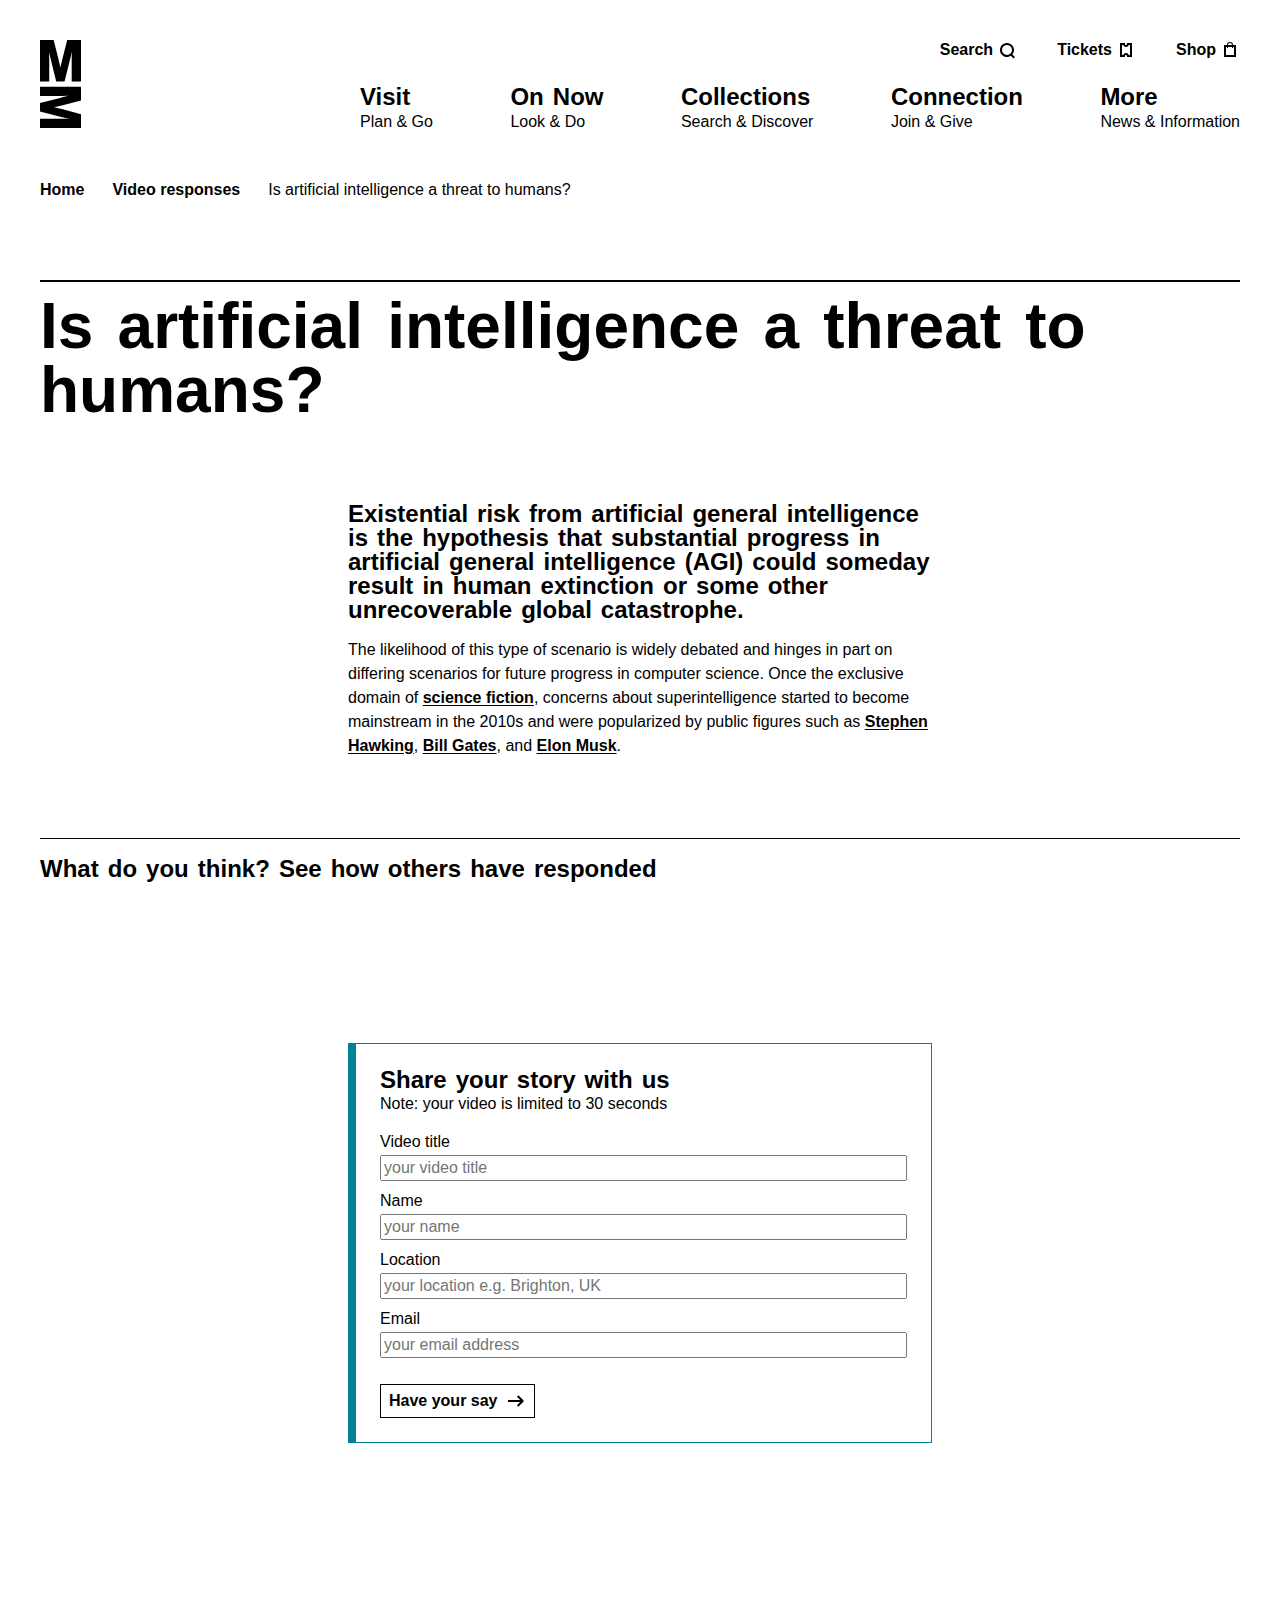
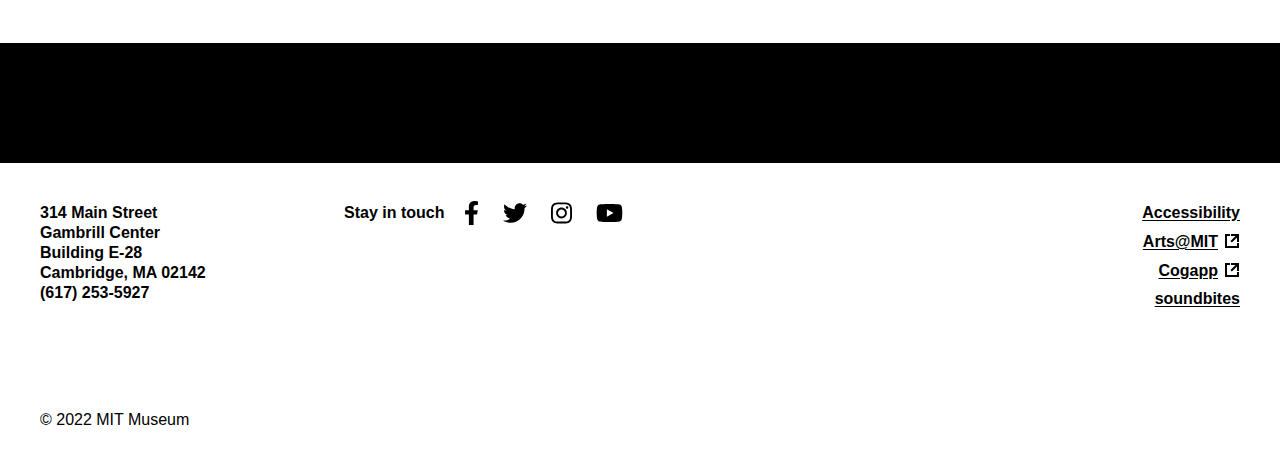
==== commit e30bc7c9: "Add second question" ====
--- a/topic-1.html
+++ b/topic-1.html
@@ -162,6 +162,15 @@
       function showAssets(assets) {
         const assetsDiv = document.querySelector("#videowall");
         assetsDiv.className = "videowall";
+
+        if (assets.length === 0) {
+          const noAssets = document.querySelector("#videowall-header");
+          noAssets.innerText =
+            "What do you think? Be the first to give your opinion:";
+          assetsDiv.remove();
+          return;
+        }
+
         assets.forEach((asset) => {
           const assetDiv = document.createElement("div");
           assetDiv.className = "asset";
@@ -819,7 +828,10 @@
                 </p>
               </div>
             </div>
-            <h2 class="SectionHeading_section-heading___JPa_">
+            <h2
+              id="videowall-header"
+              class="SectionHeading_section-heading___JPa_"
+            >
               What do you think? See how others have responded
             </h2>
             <div id="videowall" class="col col--center-large"></div>
@@ -828,6 +840,7 @@
                 class="CallToAction_cta__nb7Yi CallToAction_cta--teal__NOuZJ"
               >
                 <h3 class="h4">Share your story with us</h3>
+                <p>Note: your video is limited to 30 seconds</p>
                 <div class="mt-1 lh-md stack submission-capture">
                   <form id="submission_step1" action="">
                     <label for="submission-title">Video title</label>
